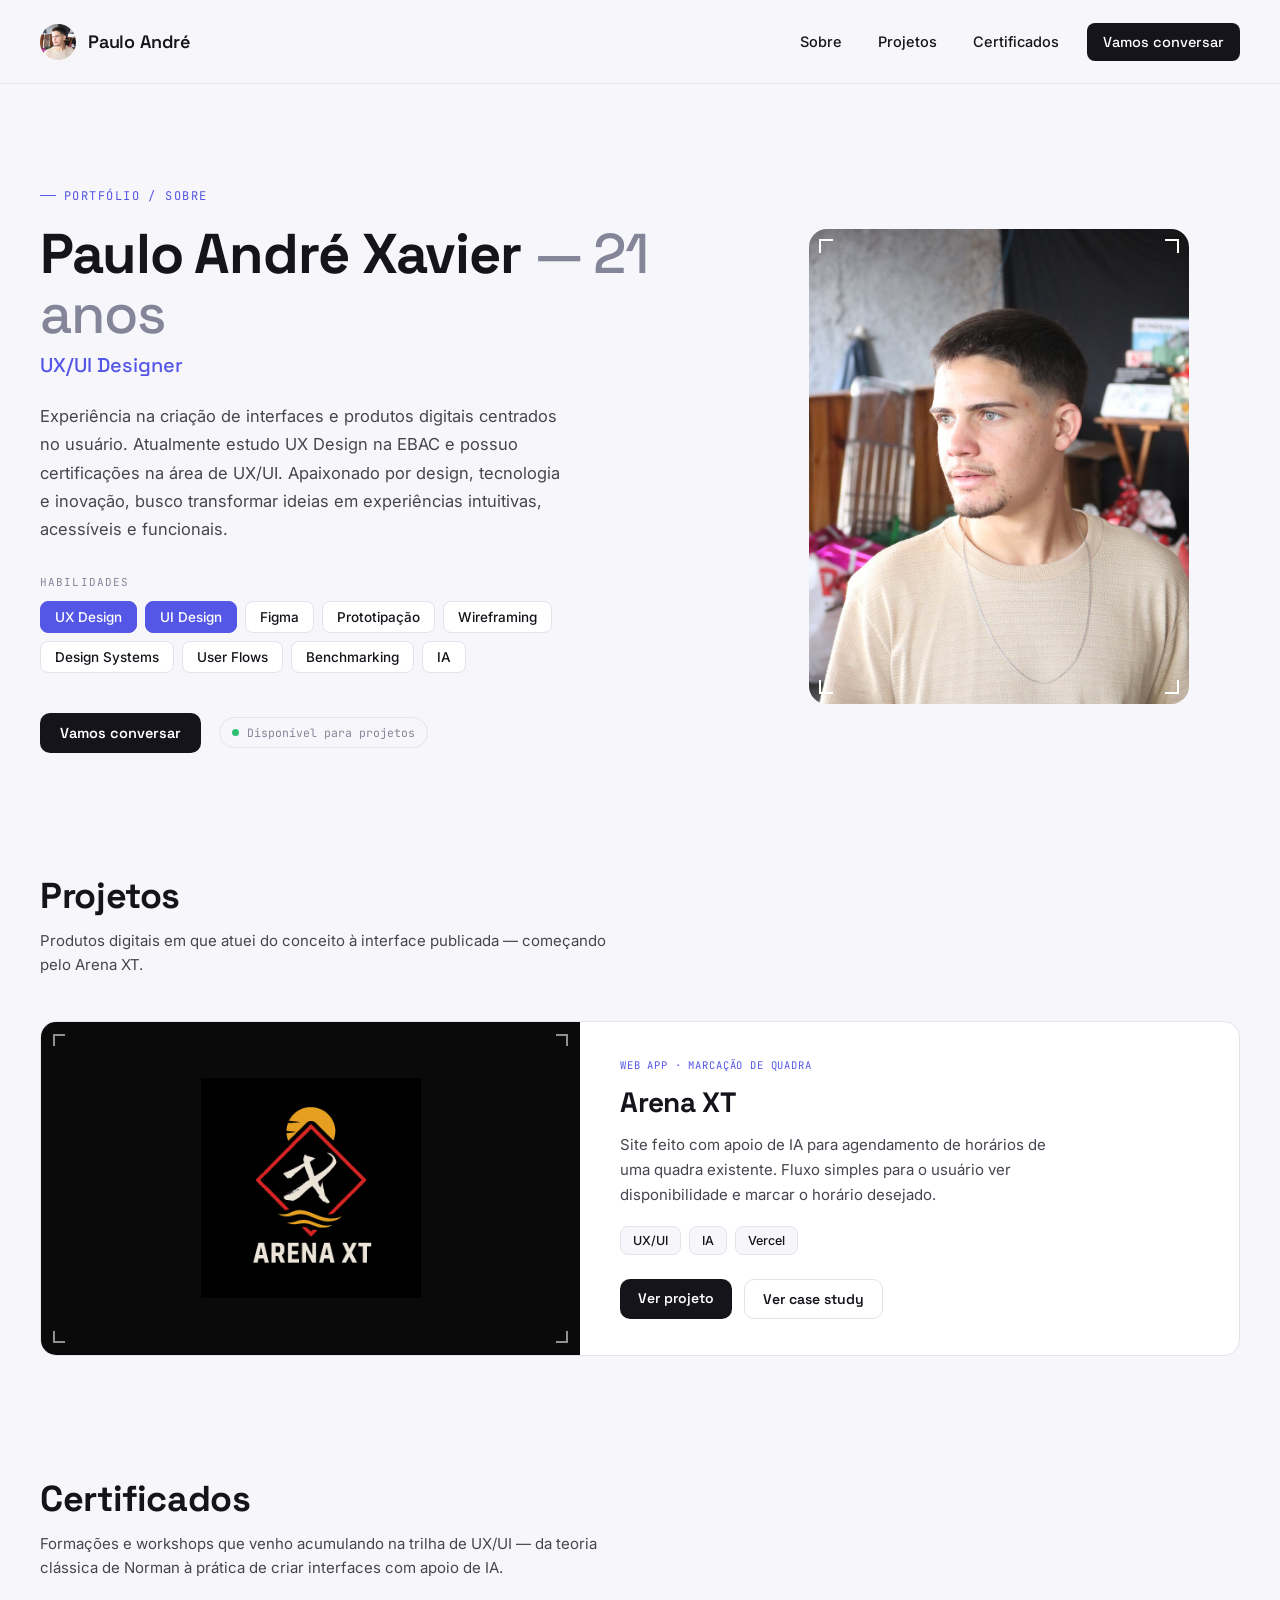
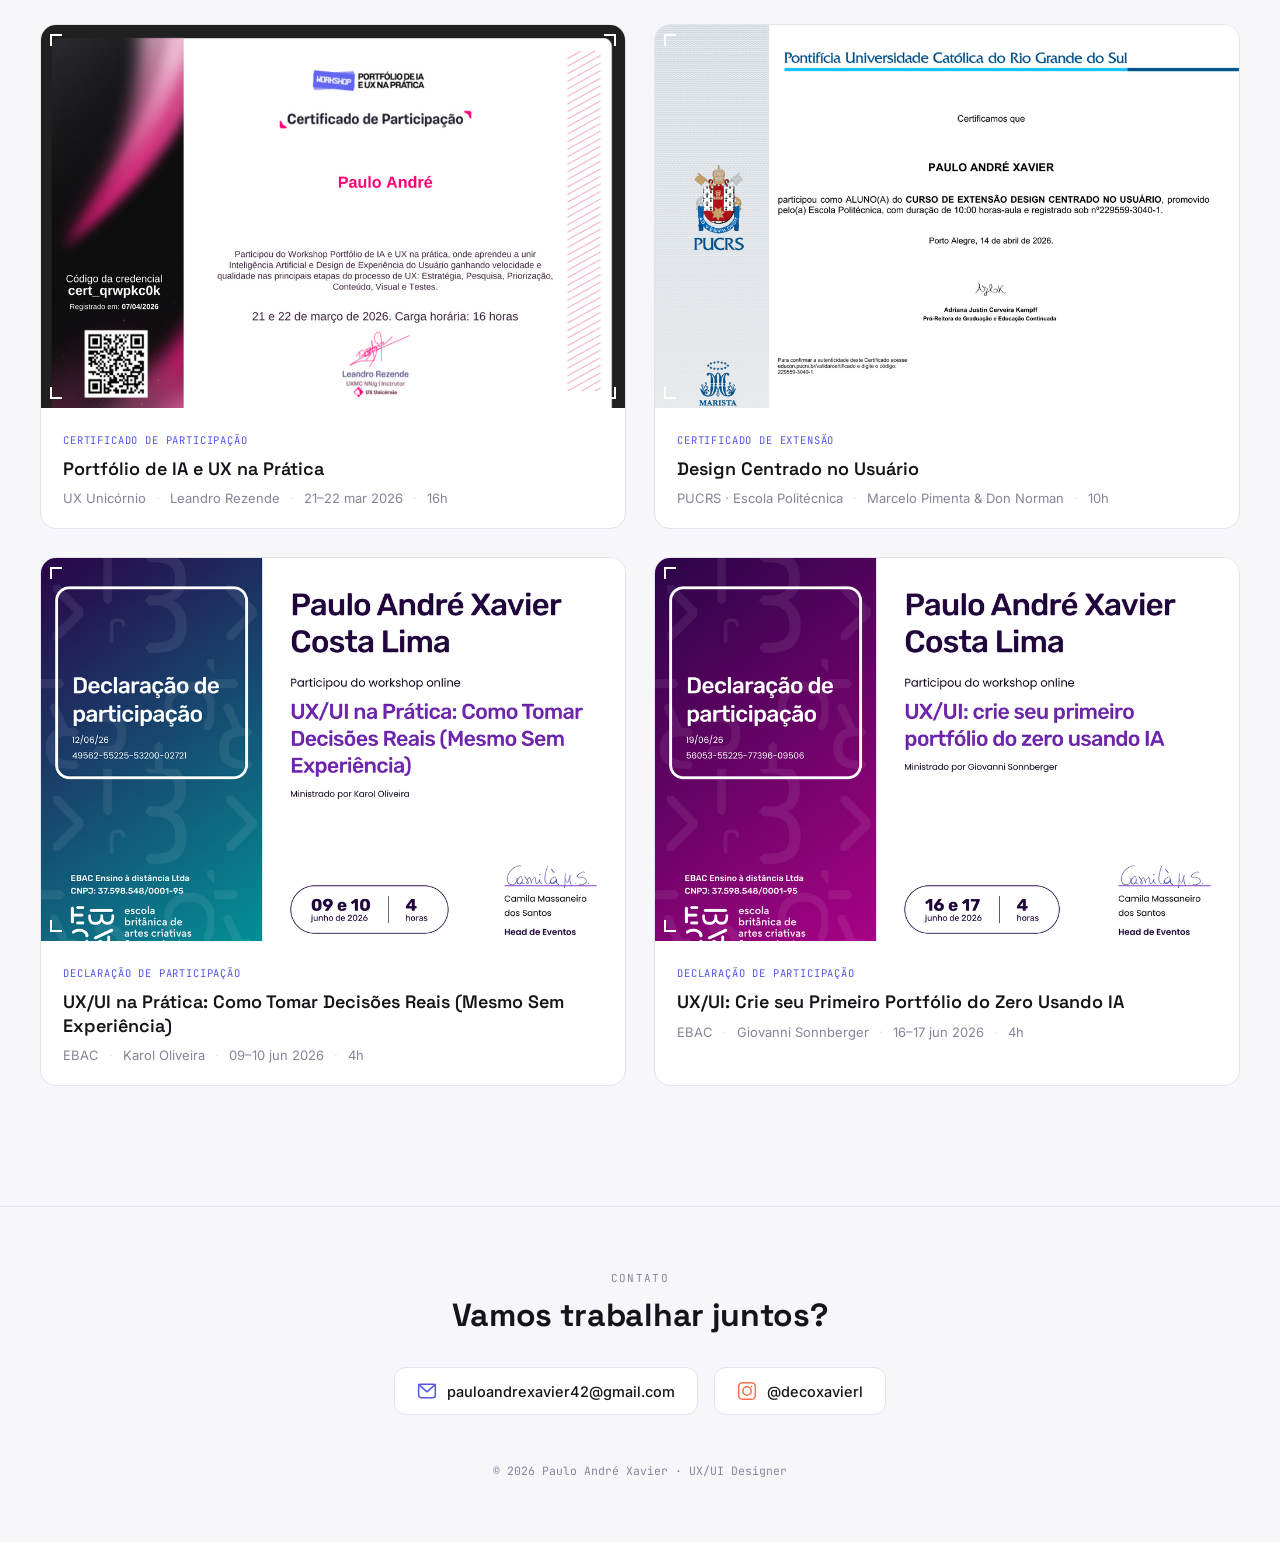
==== index.html @ 7a1d25a6 "fix: corrigir cor do texto do botao Vamos conversar no header Co-authored-by: Cursor <cursoragent@cu" ====
<!DOCTYPE html>
<html lang="pt-BR">
<head>
<meta charset="UTF-8">
<meta name="viewport" content="width=device-width, initial-scale=1.0">
<title>Paulo André — UX/UI Designer</title>
<link rel="preconnect" href="https://fonts.googleapis.com">
<link href="https://fonts.googleapis.com/css2?family=Space+Grotesk:wght@400;500;600;700&family=Inter:wght@400;500;600&family=JetBrains+Mono:wght@400;500&display=swap" rel="stylesheet">
<style>
  :root{
    --bg: #F7F7FB;
    --ink: #14141A;
    --indigo: #5457E5;
    --indigo-dim: #EDEDFC;
    --coral: #FF6B4A;
    --muted: #85859A;
    --line: #E3E3EC;
    --white: #FFFFFF;
    --header-h: 84px;
  }

  *{ margin:0; padding:0; box-sizing:border-box; }

  html{ scroll-behavior:smooth; }

  body{
    background: var(--bg);
    color: var(--ink);
    font-family: 'Inter', sans-serif;
  }

  a{ text-decoration:none; color:inherit; }

  /* ---------- HEADER ---------- */
  .site-header{
    position: sticky;
    top: 0;
    z-index: 100;
    width: 100%;
    height: var(--header-h);
    display:flex;
    align-items:center;
    background: rgba(247,247,251,0.7);
    backdrop-filter: blur(14px);
    -webkit-backdrop-filter: blur(14px);
    border-bottom: 1px solid var(--line);
    transition: box-shadow .3s ease, border-color .3s ease;
  }
  .site-header.scrolled{
    box-shadow: 0 8px 30px rgba(20,20,26,0.06);
  }

  .header-inner{
    width:100%;
    max-width: 1280px;
    margin: 0 auto;
    padding: 0 40px;
    display:flex;
    align-items:center;
    justify-content:space-between;
    gap: 24px;
  }

  /* ---- Logo (case-study style: avatar + name) ---- */
  .logo-link{
    display: flex;
    align-items: center;
    gap: 12px;
    flex-shrink: 0;
  }
  .logo-img{
    width: 36px;
    height: 36px;
    border-radius: 50%;
    object-fit: cover;
    display: block;
  }
  .logo-name{
    font-family:'Space Grotesk', sans-serif;
    font-size: 18px;
    font-weight: 600;
    letter-spacing: -0.01em;
  }

  /* corners still used in hero / cards */
  .frame-corner{
    position:absolute;
    width: 9px;
    height: 9px;
    border: 2px solid var(--indigo);
    opacity: 0;
    transform: scale(0.6);
    transition: opacity .25s ease, transform .25s ease;
  }
  .frame-corner.tl{ top:-1px; left:-1px; border-right:none; border-bottom:none; }
  .frame-corner.tr{ top:-1px; right:-1px; border-left:none; border-bottom:none; }
  .frame-corner.bl{ bottom:-1px; left:-1px; border-right:none; border-top:none; }
  .frame-corner.br{ bottom:-1px; right:-1px; border-left:none; border-top:none; }

  /* ---- Nav (right side, with CTA) ---- */
  .header-right{
    display: flex;
    align-items: center;
    gap: 8px;
  }
  .main-nav{
    display:flex;
    align-items:center;
    gap: 4px;
  }
  .main-nav a{
    position:relative;
    font-size: 14.5px;
    font-weight: 500;
    color: var(--ink);
    padding: 10px 16px;
    border-radius: 8px;
    transition: color .2s ease, background .2s ease;
  }
  .main-nav a:not(.cta-btn)::after{
    content:"";
    position:absolute;
    left: 16px;
    right: 16px;
    bottom: 6px;
    height: 2px;
    background: var(--indigo);
    transform: scaleX(0);
    transform-origin: left;
    transition: transform .25s ease;
  }
  .main-nav a:not(.cta-btn):hover{ color: var(--indigo); }
  .main-nav a:not(.cta-btn):hover::after{ transform: scaleX(1); }

  .status-pill{
    display:flex;
    align-items:center;
    gap: 8px;
    font-family:'JetBrains Mono', monospace;
    font-size: 11.5px;
    color: var(--muted);
    padding: 7px 12px;
    border: 1px solid var(--line);
    border-radius: 999px;
    white-space: nowrap;
  }
  .status-pill .dot{
    width: 7px;
    height: 7px;
    border-radius: 50%;
    background: #2FBF71;
    box-shadow: 0 0 0 0 rgba(47,191,113,0.5);
    animation: pulse 2s infinite;
  }
  @keyframes pulse{
    0%{ box-shadow: 0 0 0 0 rgba(47,191,113,0.45); }
    70%{ box-shadow: 0 0 0 6px rgba(47,191,113,0); }
    100%{ box-shadow: 0 0 0 0 rgba(47,191,113,0); }
  }

  .cta-btn{
    font-family:'Space Grotesk', sans-serif;
    font-weight: 600;
    font-size: 14.5px;
    color: var(--white);
    background: var(--ink);
    padding: 11px 20px;
    border-radius: 10px;
    white-space: nowrap;
    transition: background .2s ease, transform .2s ease;
  }
  .cta-btn:hover{
    background: var(--indigo);
    transform: translateY(-1px);
    color: var(--white);
  }
  .main-nav .cta-btn{
    margin-left: 8px;
    color: var(--white);
  }
  .main-nav .cta-btn:hover{
    color: var(--white);
  }
  .mobile-nav .cta-btn{
    margin-top: 24px;
    text-align: center;
    color: var(--white);
  }

  .menu-toggle{
    display:none;
    flex-direction:column;
    justify-content:center;
    gap: 5px;
    width: 40px;
    height: 40px;
    background:none;
    border:none;
    cursor:pointer;
  }
  .menu-toggle span{
    width: 100%;
    height: 2px;
    background: var(--ink);
    transition: transform .25s ease, opacity .25s ease;
  }
  .menu-toggle.open span:nth-child(1){ transform: translateY(7px) rotate(45deg); }
  .menu-toggle.open span:nth-child(2){ opacity:0; }
  .menu-toggle.open span:nth-child(3){ transform: translateY(-7px) rotate(-45deg); }

  /* ---- Mobile nav overlay ---- */
  .mobile-nav{
    position: fixed;
    inset: var(--header-h) 0 0 0;
    background: var(--bg);
    display:flex;
    flex-direction:column;
    padding: 32px 40px;
    gap: 4px;
    transform: translateY(-8px);
    opacity: 0;
    pointer-events: none;
    transition: opacity .25s ease, transform .25s ease;
    z-index: 90;
  }
  .mobile-nav.open{
    opacity: 1;
    transform: translateY(0);
    pointer-events: auto;
  }
  .mobile-nav a:not(.cta-btn){
    font-family:'Space Grotesk', sans-serif;
    font-size: 28px;
    font-weight: 600;
    padding: 16px 0;
    border-bottom: 1px solid var(--line);
  }

  @media (max-width: 900px){
    .main-nav{ display:none; }
    .menu-toggle{ display:flex; }
  }
  @media (max-width: 640px){
    .header-inner{ padding: 0 20px; }
    .logo-name{ font-size: 16px; }
  }

  /* ---------- HERO ---------- */
  .hero{
    max-width: 1280px;
    margin: 0 auto;
    padding: 96px 40px 120px;
  }
  .hero-inner{
    display:grid;
    grid-template-columns: 1.15fr 0.85fr;
    gap: 64px;
    align-items:center;
  }

  .eyebrow{
    display:inline-flex;
    align-items:center;
    gap: 8px;
    font-family:'JetBrains Mono', monospace;
    font-size: 12px;
    letter-spacing: 0.12em;
    text-transform: uppercase;
    color: var(--indigo);
    margin-bottom: 20px;
  }
  .eyebrow::before{
    content:"";
    width: 16px;
    height: 1px;
    background: var(--indigo);
  }

  .hero-content h1{
    font-family:'Space Grotesk', sans-serif;
    font-weight: 700;
    font-size: clamp(34px, 4.4vw, 56px);
    line-height: 1.08;
    letter-spacing: -0.02em;
    color: var(--ink);
    margin-bottom: 8px;
  }
  .hero-content h1 .age{
    font-weight: 500;
    color: var(--muted);
  }
  .hero-role{
    font-family:'Space Grotesk', sans-serif;
    font-size: clamp(16px, 1.6vw, 20px);
    color: var(--indigo);
    font-weight: 500;
    margin-bottom: 24px;
  }

  .hero-text{
    font-size: 16.5px;
    line-height: 1.7;
    color: #45454F;
    max-width: 52ch;
    margin-bottom: 32px;
  }

  .skills-block{
    margin-bottom: 40px;
  }
  .skills-label{
    font-family:'JetBrains Mono', monospace;
    font-size: 11px;
    letter-spacing: 0.1em;
    text-transform: uppercase;
    color: var(--muted);
    display:block;
    margin-bottom: 12px;
  }
  .skills-tags{
    display:flex;
    flex-wrap: wrap;
    gap: 8px;
  }
  .skill-tag{
    font-family:'Inter', sans-serif;
    font-size: 13.5px;
    font-weight: 500;
    color: var(--ink);
    background: var(--white);
    border: 1px solid var(--line);
    padding: 7px 14px;
    border-radius: 8px;
    transition: border-color .2s ease, color .2s ease, transform .2s ease;
  }
  .skill-tag:hover{
    border-color: var(--indigo);
    color: var(--indigo);
    transform: translateY(-2px);
  }
  .skill-tag.accent{
    background: var(--indigo);
    color: var(--white);
    border-color: var(--indigo);
  }

  .hero-actions{
    display:flex;
    align-items:center;
    gap: 18px;
    flex-wrap: wrap;
  }

  /* ---- Photo: framed like a selected image asset ---- */
  .hero-photo{
    position: relative;
    display:flex;
    justify-content:center;
  }
  .photo-frame{
    position: relative;
    width: 100%;
    max-width: 380px;
    aspect-ratio: 4 / 5;
    border-radius: 18px;
    overflow: hidden;
    background: var(--indigo-dim);
  }
  .photo-frame img{
    width: 100%;
    height: 100%;
    object-fit: cover;
    display:block;
    filter: saturate(1.03);
  }
  .photo-frame .frame-corner{
    opacity: 1;
    transform: scale(1);
    width: 14px;
    height: 14px;
    z-index: 2;
  }
  .photo-frame .frame-corner.tl{ top: 10px; left: 10px; }
  .photo-frame .frame-corner.tr{ top: 10px; right: 10px; }
  .photo-frame .frame-corner.bl{ bottom: 10px; left: 10px; }
  .photo-frame .frame-corner.br{ bottom: 10px; right: 10px; }
  .photo-frame .frame-corner{ border-color: var(--white); }

  .photo-tag{
    position:absolute;
    left: 10px;
    bottom: 10px;
    font-family:'JetBrains Mono', monospace;
    font-size: 10.5px;
    color: var(--white);
    background: rgba(20,20,26,0.55);
    backdrop-filter: blur(6px);
    padding: 5px 9px;
    border-radius: 6px;
    z-index: 3;
    letter-spacing: 0.02em;
  }
  .photo-status{
    position:absolute;
    top: 10px;
    right: 10px;
    display:flex;
    align-items:center;
    gap: 6px;
    font-family:'JetBrains Mono', monospace;
    font-size: 10px;
    color: var(--white);
    background: rgba(20,20,26,0.55);
    backdrop-filter: blur(6px);
    padding: 5px 9px;
    border-radius: 999px;
    z-index: 3;
  }
  .photo-status .dot{
    width: 6px; height:6px; border-radius:50%;
    background:#2FBF71;
  }

  @media (max-width: 900px){
    .hero-inner{
      grid-template-columns: 1fr;
      gap: 48px;
    }
    .hero-photo{ order: -1; }
    .photo-frame{ max-width: 280px; margin: 0 auto; }
  }
  @media (max-width: 640px){
    .hero{ padding: 56px 20px 80px; }
  }

  /* ---------- CERTIFICADOS ---------- */
  .certs{
    max-width: 1280px;
    margin: 0 auto;
    padding: 0 40px 120px;
  }
  .section-head{
    margin-bottom: 44px;
    max-width: 60ch;
  }
  .section-head h2{
    font-family:'Space Grotesk', sans-serif;
    font-weight: 700;
    font-size: clamp(26px, 3vw, 36px);
    letter-spacing: -0.01em;
    margin-bottom: 10px;
  }
  .section-head p{
    color: #45454F;
    font-size: 15px;
    line-height: 1.6;
  }

  .certs-grid{
    display:grid;
    grid-template-columns: repeat(2, 1fr);
    gap: 28px;
  }

  .cert-card{
    background: var(--white);
    border: 1px solid var(--line);
    border-radius: 16px;
    overflow: hidden;
    transition: border-color .2s ease, transform .2s ease, box-shadow .2s ease;
  }
  .cert-card:hover{
    border-color: var(--indigo);
    transform: translateY(-3px);
    box-shadow: 0 14px 34px rgba(20,20,26,0.07);
  }

  .cert-thumb{
    position: relative;
    background: var(--indigo-dim);
    aspect-ratio: 16 / 10.5;
    overflow: hidden;
  }
  .cert-thumb img{
    width: 100%;
    height: 100%;
    object-fit: cover;
    object-position: top;
    display:block;
    transition: transform .4s ease;
  }
  .cert-card:hover .cert-thumb img{
    transform: scale(1.035);
  }
  .cert-thumb .frame-corner{
    opacity: 1;
    transform: scale(1);
    width: 12px;
    height: 12px;
    border-color: var(--white);
    z-index: 2;
  }
  .cert-thumb .frame-corner.tl{ top: 9px; left: 9px; }
  .cert-thumb .frame-corner.tr{ top: 9px; right: 9px; }
  .cert-thumb .frame-corner.bl{ bottom: 9px; left: 9px; }
  .cert-thumb .frame-corner.br{ bottom: 9px; right: 9px; }

  .cert-filetag{
    position:absolute;
    left: 9px;
    bottom: 9px;
    font-family:'JetBrains Mono', monospace;
    font-size: 10px;
    color: var(--white);
    background: rgba(20,20,26,0.6);
    backdrop-filter: blur(6px);
    padding: 4px 8px;
    border-radius: 6px;
    z-index: 3;
  }

  .cert-body{
    padding: 20px 22px 22px;
  }
  .cert-tag{
    display:inline-block;
    font-family:'JetBrains Mono', monospace;
    font-size: 10.5px;
    letter-spacing: 0.08em;
    text-transform: uppercase;
    color: var(--indigo);
    margin-bottom: 10px;
  }
  .cert-body h3{
    font-family:'Space Grotesk', sans-serif;
    font-weight: 600;
    font-size: 18px;
    line-height: 1.3;
    margin-bottom: 10px;
  }
  .cert-meta{
    display:flex;
    flex-wrap: wrap;
    gap: 6px 10px;
    font-size: 13px;
    color: var(--muted);
  }
  .cert-meta span::after{
    content: "·";
    margin-left: 10px;
    color: var(--line);
  }
  .cert-meta span:last-child::after{
    content: "";
    margin: 0;
  }

  @media (max-width: 780px){
    .certs-grid{ grid-template-columns: 1fr; }
  }
  @media (max-width: 640px){
    .certs{ padding: 0 20px 80px; }
  }

  /* ---------- PROJETOS ---------- */
  .projects{
    max-width: 1280px;
    margin: 0 auto;
    padding: 0 40px 120px;
  }

  .projects-list{
    display: flex;
    flex-direction: column;
    gap: 28px;
  }

  .project-card{
    display: grid;
    grid-template-columns: 0.9fr 1.1fr;
    background: var(--white);
    border: 1px solid var(--line);
    border-radius: 16px;
    overflow: hidden;
    transition: border-color .2s ease, transform .2s ease, box-shadow .2s ease;
  }
  .project-card:hover{
    border-color: var(--indigo);
    transform: translateY(-3px);
    box-shadow: 0 14px 34px rgba(20,20,26,0.07);
  }

  .project-visual{
    position: relative;
    background: #0A0A0A;
    min-height: 280px;
    display: flex;
    align-items: center;
    justify-content: center;
    padding: 36px;
  }
  .project-visual .frame-corner{
    opacity: 1;
    transform: scale(1);
    width: 12px;
    height: 12px;
    border-color: rgba(255,255,255,0.55);
    z-index: 2;
  }
  .project-visual .frame-corner.tl{ top: 12px; left: 12px; }
  .project-visual .frame-corner.tr{ top: 12px; right: 12px; }
  .project-visual .frame-corner.bl{ bottom: 12px; left: 12px; }
  .project-visual .frame-corner.br{ bottom: 12px; right: 12px; }

  .project-logo{
    width: 100%;
    max-width: 220px;
    height: auto;
    display: block;
  }

  .project-body{
    padding: 36px 40px;
    display: flex;
    flex-direction: column;
    justify-content: center;
    gap: 14px;
  }
  .project-tag{
    display: inline-block;
    font-family: 'JetBrains Mono', monospace;
    font-size: 10.5px;
    letter-spacing: 0.08em;
    text-transform: uppercase;
    color: var(--indigo);
  }
  .project-body h3{
    font-family: 'Space Grotesk', sans-serif;
    font-weight: 700;
    font-size: clamp(22px, 2.5vw, 28px);
    letter-spacing: -0.01em;
    line-height: 1.2;
  }
  .project-desc{
    font-size: 15px;
    line-height: 1.65;
    color: #45454F;
    max-width: 48ch;
  }
  .project-techs{
    display: flex;
    flex-wrap: wrap;
    gap: 8px;
    margin-top: 4px;
  }
  .project-tech{
    font-size: 12.5px;
    font-weight: 500;
    color: var(--ink);
    background: var(--bg);
    border: 1px solid var(--line);
    padding: 6px 12px;
    border-radius: 8px;
  }
  .project-actions{
    display: flex;
    flex-wrap: wrap;
    gap: 12px;
    margin-top: 10px;
  }
  .project-actions .cta-btn{
    font-size: 14px;
    padding: 10px 18px;
  }
  .project-link-secondary{
    font-family: 'Space Grotesk', sans-serif;
    font-weight: 600;
    font-size: 14px;
    color: var(--ink);
    padding: 10px 18px;
    border: 1px solid var(--line);
    border-radius: 10px;
    background: var(--white);
    transition: border-color .2s ease, color .2s ease, transform .2s ease;
  }
  .project-link-secondary:hover{
    border-color: var(--indigo);
    color: var(--indigo);
    transform: translateY(-1px);
  }

  @media (max-width: 900px){
    .project-card{
      grid-template-columns: 1fr;
    }
    .project-visual{
      min-height: 240px;
    }
    .project-body{
      padding: 28px 24px 32px;
    }
  }
  @media (max-width: 640px){
    .projects{ padding: 0 20px 80px; }
  }
</style>
</head>
<body>

<header class="site-header" id="siteHeader">
  <div class="header-inner">
    <a href="#sobre" class="logo-link">
      <img src="assets/paulo-andre.png" alt="Paulo André" class="logo-img">
      <span class="logo-name">Paulo André</span>
    </a>

    <div class="header-right">
      <nav class="main-nav">
        <a href="#sobre">Sobre</a>
        <a href="#projetos">Projetos</a>
        <a href="#certificados">Certificados</a>
        <a href="#contato" class="cta-btn">Vamos conversar</a>
      </nav>
      <button class="menu-toggle" id="menuToggle" aria-label="Abrir menu" aria-expanded="false">
        <span></span><span></span><span></span>
      </button>
    </div>
  </div>
</header>

<nav class="mobile-nav" id="mobileNav">
  <a href="#sobre">Sobre</a>
  <a href="#projetos">Projetos</a>
  <a href="#certificados">Certificados</a>
  <a href="#contato" class="cta-btn">Vamos conversar</a>
</nav>

<section class="hero" id="sobre">
  <div class="hero-inner">
    <div class="hero-content">
      <span class="eyebrow">Portfólio / Sobre</span>
      <h1>Paulo André Xavier <span class="age">— 21 anos</span></h1>
      <p class="hero-role">UX/UI Designer</p>
      <p class="hero-text">
        Experiência na criação de interfaces e produtos digitais centrados no usuário.
        Atualmente estudo UX Design na EBAC e possuo certificações na área de UX/UI.
        Apaixonado por design, tecnologia e inovação, busco transformar ideias em
        experiências intuitivas, acessíveis e funcionais.
      </p>

      <div class="skills-block">
        <span class="skills-label">Habilidades</span>
        <div class="skills-tags">
          <span class="skill-tag accent">UX Design</span>
          <span class="skill-tag accent">UI Design</span>
          <span class="skill-tag">Figma</span>
          <span class="skill-tag">Prototipação</span>
          <span class="skill-tag">Wireframing</span>
          <span class="skill-tag">Design Systems</span>
          <span class="skill-tag">User Flows</span>
          <span class="skill-tag">Benchmarking</span>
          <span class="skill-tag">IA</span>
        </div>
      </div>

      <div class="hero-actions">
        <a href="#contato" class="cta-btn">Vamos conversar</a>
        <span class="status-pill"><span class="dot"></span>Disponível para projetos</span>
      </div>
    </div>

    <div class="hero-photo">
      <div class="photo-frame">
        <span class="frame-corner tl"></span>
        <span class="frame-corner tr"></span>
        <span class="frame-corner bl"></span>
        <span class="frame-corner br"></span>
        <img src="assets/paulo-andre.png" alt="Foto de Paulo André Xavier">

      </div>
    </div>
  </div>
</section>

<section class="projects" id="projetos">
  <div class="section-head">
    <h2>Projetos</h2>
    <p>Produtos digitais em que atuei do conceito à interface publicada — começando pelo Arena XT.</p>
  </div>

  <div class="projects-list">
    <article class="project-card">
      <div class="project-visual">
        <span class="frame-corner tl"></span>
        <span class="frame-corner tr"></span>
        <span class="frame-corner bl"></span>
        <span class="frame-corner br"></span>
        <img src="assets/arena-xt-logo.png" alt="Logo Arena XT" class="project-logo">
      </div>
      <div class="project-body">
        <span class="project-tag">Web App · Marcação de Quadra</span>
        <h3>Arena XT</h3>
        <p class="project-desc">
          Site feito com apoio de IA para agendamento de horários de uma quadra existente.
          Fluxo simples para o usuário ver disponibilidade e marcar o horário desejado.
        </p>
        <div class="project-techs">
          <span class="project-tech">UX/UI</span>
          <span class="project-tech">IA</span>
          <span class="project-tech">Vercel</span>
        </div>
        <div class="project-actions">
          <a href="https://futev-lei.vercel.app/" target="_blank" rel="noopener noreferrer" class="cta-btn">Ver projeto</a>
          <a href="projects/arena-xt.html" class="project-link-secondary">Ver case study</a>
        </div>
      </div>
    </article>
  </div>
</section>

<section class="certs" id="certificados">
  <div class="section-head">
    <h2>Certificados</h2>
    <p>Formações e workshops que venho acumulando na trilha de UX/UI — da teoria clássica de Norman à prática de criar interfaces com apoio de IA.</p>
  </div>

  <div class="certs-grid">
    <article class="cert-card">
      <div class="cert-thumb">
        <span class="frame-corner tl"></span>
        <span class="frame-corner tr"></span>
        <span class="frame-corner bl"></span>
        <span class="frame-corner br"></span>
        <img src="assets/certs/cert-uxui-portfolio-ia.png" alt="Certificado do Workshop Portfólio de IA e UX na Prática">

      </div>
      <div class="cert-body">
        <span class="cert-tag">Certificado de Participação</span>
        <h3>Portfólio de IA e UX na Prática</h3>
        <div class="cert-meta">
          <span>UX Unicórnio</span>
          <span>Leandro Rezende</span>
          <span>21–22 mar 2026</span>
          <span>16h</span>
        </div>
      </div>
    </article>

    <article class="cert-card">
      <div class="cert-thumb">
        <span class="frame-corner tl"></span>
        <span class="frame-corner tr"></span>
        <span class="frame-corner bl"></span>
        <span class="frame-corner br"></span>
        <img src="assets/certs/cert-design-centrado.png" alt="Certificado do curso Design Centrado no Usuário">

      </div>
      <div class="cert-body">
        <span class="cert-tag">Certificado de Extensão</span>
        <h3>Design Centrado no Usuário</h3>
        <div class="cert-meta">
          <span>PUCRS · Escola Politécnica</span>
          <span>Marcelo Pimenta &amp; Don Norman</span>
          <span>10h</span>
        </div>
      </div>
    </article>

    <article class="cert-card">
      <div class="cert-thumb">
        <span class="frame-corner tl"></span>
        <span class="frame-corner tr"></span>
        <span class="frame-corner bl"></span>
        <span class="frame-corner br"></span>
        <img src="assets/certs/cert-uxui-decisoes.png" alt="Certificado do workshop UX/UI na Prática: Como Tomar Decisões Reais">

      </div>
      <div class="cert-body">
        <span class="cert-tag">Declaração de Participação</span>
        <h3>UX/UI na Prática: Como Tomar Decisões Reais (Mesmo Sem Experiência)</h3>
        <div class="cert-meta">
          <span>EBAC</span>
          <span>Karol Oliveira</span>
          <span>09–10 jun 2026</span>
          <span>4h</span>
        </div>
      </div>
    </article>

    <article class="cert-card">
      <div class="cert-thumb">
        <span class="frame-corner tl"></span>
        <span class="frame-corner tr"></span>
        <span class="frame-corner bl"></span>
        <span class="frame-corner br"></span>
        <img src="assets/certs/cert-ia-ux.png" alt="Certificado do workshop UX/UI: Crie seu Primeiro Portfólio do Zero Usando IA">

      </div>
      <div class="cert-body">
        <span class="cert-tag">Declaração de Participação</span>
        <h3>UX/UI: Crie seu Primeiro Portfólio do Zero Usando IA</h3>
        <div class="cert-meta">
          <span>EBAC</span>
          <span>Giovanni Sonnberger</span>
          <span>16–17 jun 2026</span>
          <span>4h</span>
        </div>
      </div>
    </article>
  </div>
</section>

<script>
  const header = document.getElementById('siteHeader');
  const toggle = document.getElementById('menuToggle');
  const mobileNav = document.getElementById('mobileNav');

  window.addEventListener('scroll', () => {
    header.classList.toggle('scrolled', window.scrollY > 8);
  });

  toggle.addEventListener('click', () => {
    const isOpen = toggle.classList.toggle('open');
    mobileNav.classList.toggle('open', isOpen);
    toggle.setAttribute('aria-expanded', isOpen);
    document.body.style.overflow = isOpen ? 'hidden' : '';
  });

  mobileNav.querySelectorAll('a').forEach(link => {
    link.addEventListener('click', () => {
      toggle.classList.remove('open');
      mobileNav.classList.remove('open');
      document.body.style.overflow = '';
    });
  });
</script>


<footer id="contato" style="
  border-top: 1px solid var(--line);
  padding: 64px 40px;
  margin-top: 0;
">
  <div style="
    max-width: 1280px;
    margin: 0 auto;
    display: flex;
    flex-direction: column;
    align-items: center;
    gap: 32px;
    text-align: center;
  ">

    <div>
      <span style="
        font-family: 'JetBrains Mono', monospace;
        font-size: 11px;
        letter-spacing: 0.12em;
        text-transform: uppercase;
        color: var(--muted);
        display: block;
        margin-bottom: 10px;
      ">Contato</span>
      <p style="
        font-family: 'Space Grotesk', sans-serif;
        font-size: clamp(22px, 3vw, 32px);
        font-weight: 700;
        letter-spacing: -0.01em;
        color: var(--ink);
      ">Vamos trabalhar juntos?</p>
    </div>

    <div style="display: flex; align-items: center; gap: 16px; flex-wrap: wrap; justify-content: center;">

      <!-- Email -->
      <a href="mailto:pauloandrexavier42@gmail.com" title="Enviar e-mail" style="
        display: flex;
        align-items: center;
        gap: 10px;
        padding: 13px 22px;
        border: 1px solid var(--line);
        border-radius: 12px;
        background: var(--white);
        color: var(--ink);
        font-family: 'Inter', sans-serif;
        font-size: 14.5px;
        font-weight: 500;
        text-decoration: none;
        transition: border-color .2s ease, box-shadow .2s ease, transform .2s ease;
      " onmouseover="this.style.borderColor='var(--indigo)';this.style.boxShadow='0 8px 24px rgba(84,87,229,0.12)';this.style.transform='translateY(-2px)'"
         onmouseout="this.style.borderColor='var(--line)';this.style.boxShadow='none';this.style.transform='translateY(0)'">
        <svg width="20" height="20" viewBox="0 0 24 24" fill="none" stroke="var(--indigo)" stroke-width="1.8" stroke-linecap="round" stroke-linejoin="round">
          <rect x="2" y="4" width="20" height="16" rx="3"/>
          <polyline points="2,4 12,13 22,4"/>
        </svg>
        pauloandrexavier42@gmail.com
      </a>

      <!-- Instagram -->
      <a href="https://instagram.com/decoxavierl" target="_blank" rel="noopener noreferrer" title="Instagram" style="
        display: flex;
        align-items: center;
        gap: 10px;
        padding: 13px 22px;
        border: 1px solid var(--line);
        border-radius: 12px;
        background: var(--white);
        color: var(--ink);
        font-family: 'Inter', sans-serif;
        font-size: 14.5px;
        font-weight: 500;
        text-decoration: none;
        transition: border-color .2s ease, box-shadow .2s ease, transform .2s ease;
      " onmouseover="this.style.borderColor='var(--coral)';this.style.boxShadow='0 8px 24px rgba(255,107,74,0.12)';this.style.transform='translateY(-2px)'"
         onmouseout="this.style.borderColor='var(--line)';this.style.boxShadow='none';this.style.transform='translateY(0)'">
        <svg width="20" height="20" viewBox="0 0 24 24" fill="none" stroke="var(--coral)" stroke-width="1.8" stroke-linecap="round" stroke-linejoin="round">
          <rect x="2" y="2" width="20" height="20" rx="5"/>
          <circle cx="12" cy="12" r="5"/>
          <circle cx="17.5" cy="6.5" r="1" fill="var(--coral)" stroke="none"/>
        </svg>
        @decoxavierl
      </a>

    </div>

    <p style="
      font-family: 'JetBrains Mono', monospace;
      font-size: 11.5px;
      color: var(--muted);
      margin-top: 16px;
    ">© 2026 Paulo André Xavier · UX/UI Designer</p>

  </div>
</footer>


</html>
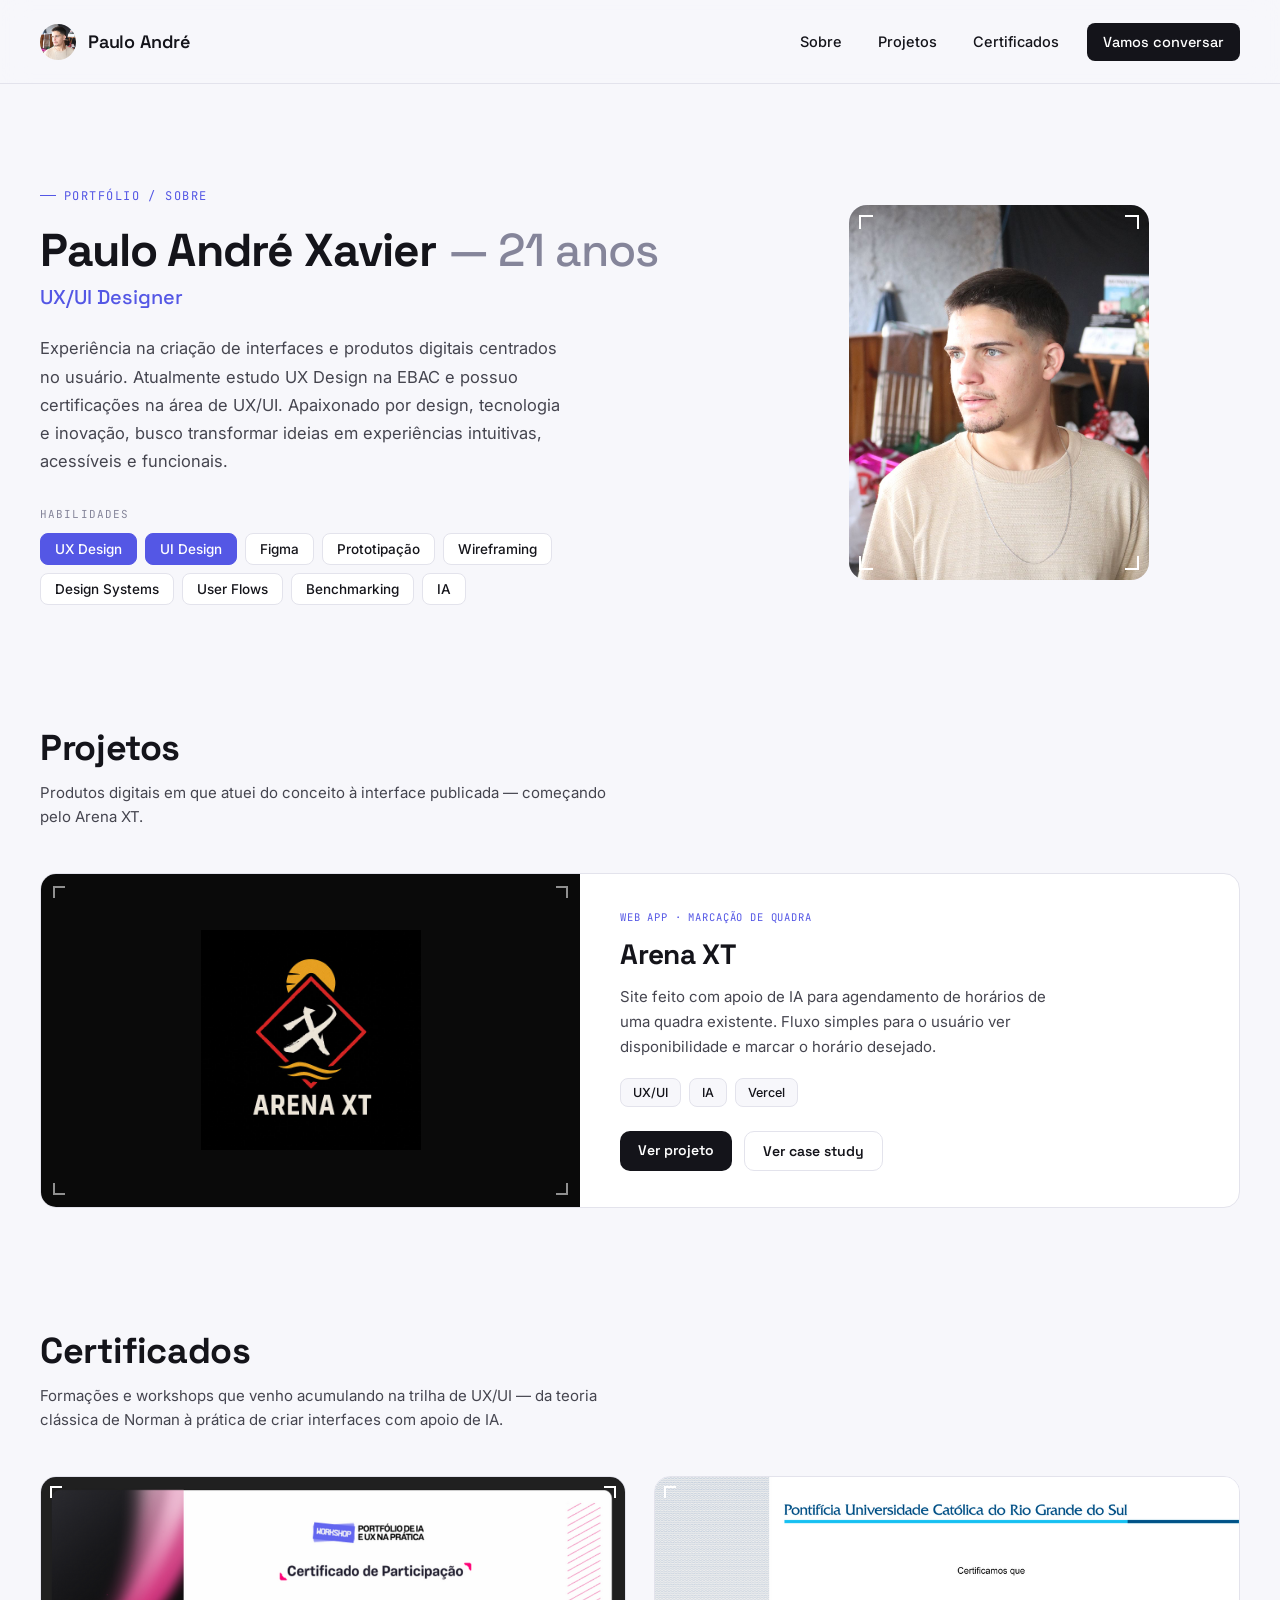
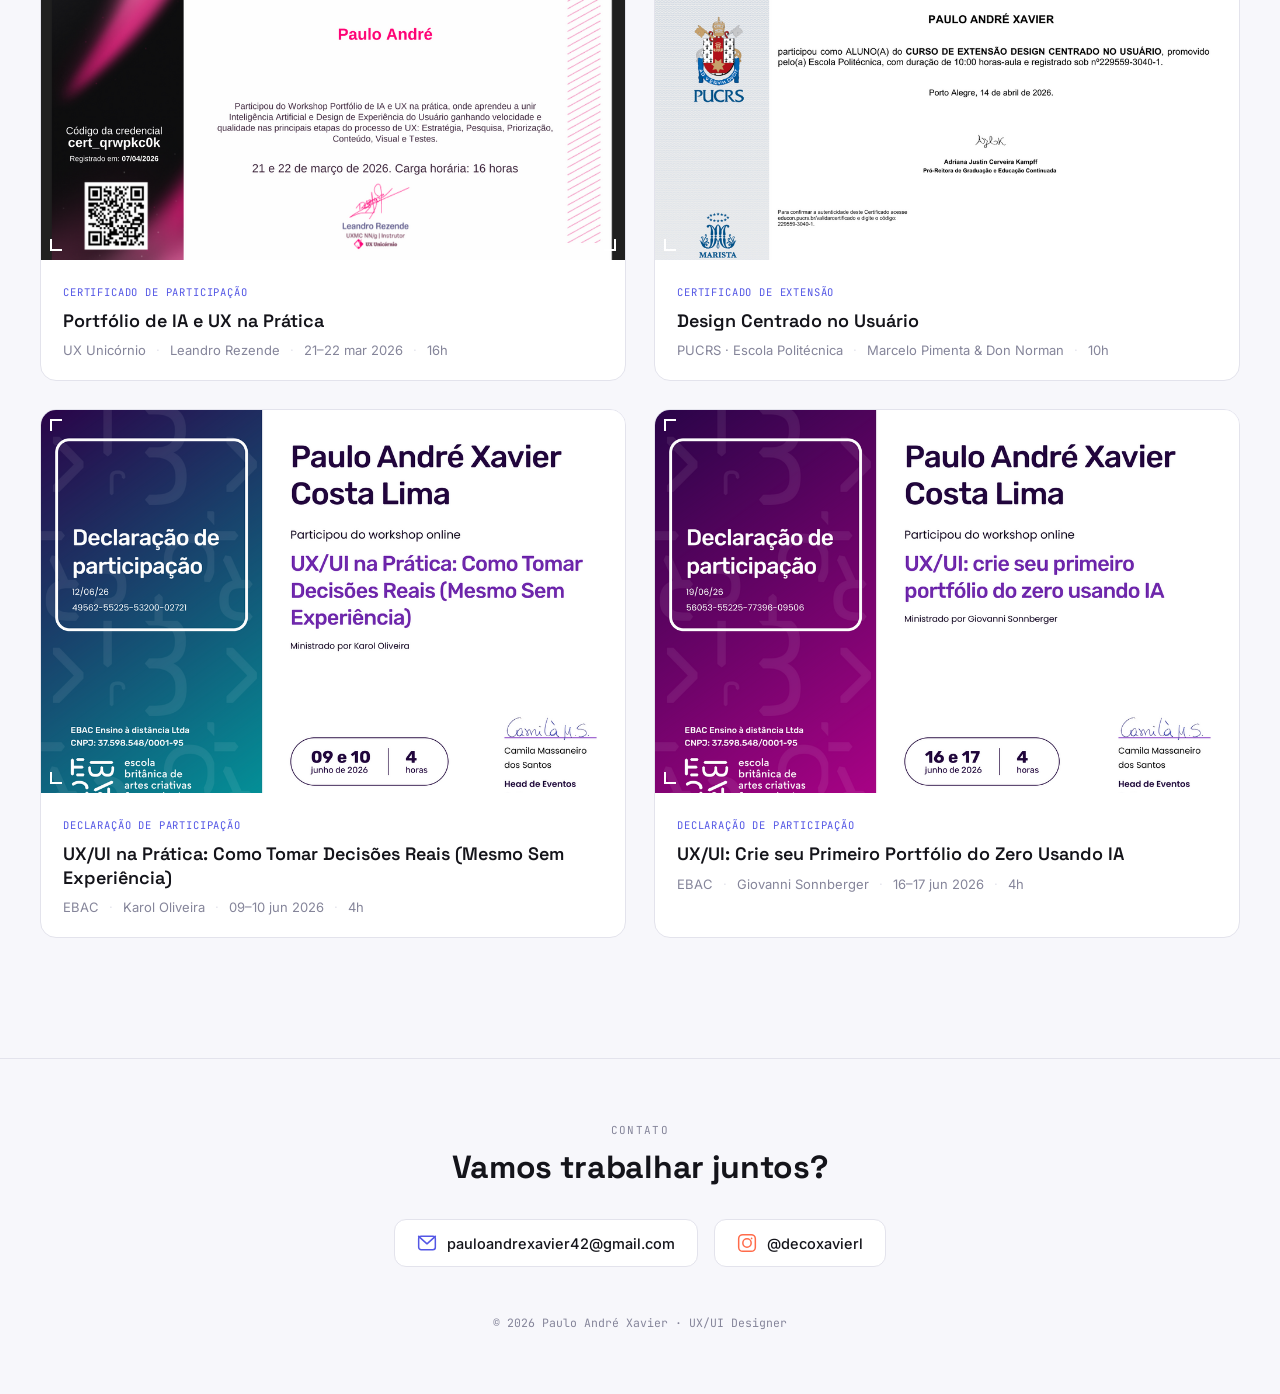
==== commit 4c3c78fc: "fix: ajustar hero — remover CTAs, nome na mesma linha e foto menor Co-authored-by: Cursor <cursorage" ====
--- a/index.html
+++ b/index.html
@@ -279,15 +279,17 @@
   .hero-content h1{
     font-family:'Space Grotesk', sans-serif;
     font-weight: 700;
-    font-size: clamp(34px, 4.4vw, 56px);
-    line-height: 1.08;
+    font-size: clamp(28px, 3.6vw, 48px);
+    line-height: 1.15;
     letter-spacing: -0.02em;
     color: var(--ink);
     margin-bottom: 8px;
+    white-space: nowrap;
   }
   .hero-content h1 .age{
     font-weight: 500;
     color: var(--muted);
+    white-space: nowrap;
   }
   .hero-role{
     font-family:'Space Grotesk', sans-serif;
@@ -306,7 +308,7 @@
   }
 
   .skills-block{
-    margin-bottom: 40px;
+    margin-bottom: 0;
   }
   .skills-label{
     font-family:'JetBrains Mono', monospace;
@@ -344,13 +346,6 @@
     border-color: var(--indigo);
   }
 
-  .hero-actions{
-    display:flex;
-    align-items:center;
-    gap: 18px;
-    flex-wrap: wrap;
-  }
-
   /* ---- Photo: framed like a selected image asset ---- */
   .hero-photo{
     position: relative;
@@ -360,7 +355,7 @@
   .photo-frame{
     position: relative;
     width: 100%;
-    max-width: 380px;
+    max-width: 300px;
     aspect-ratio: 4 / 5;
     border-radius: 18px;
     overflow: hidden;
@@ -427,10 +422,14 @@
       gap: 48px;
     }
     .hero-photo{ order: -1; }
-    .photo-frame{ max-width: 280px; margin: 0 auto; }
+    .photo-frame{ max-width: 220px; margin: 0 auto; }
   }
   @media (max-width: 640px){
     .hero{ padding: 56px 20px 80px; }
+    .hero-content h1{
+      white-space: normal;
+      font-size: clamp(26px, 7vw, 34px);
+    }
   }
 
   /* ---------- CERTIFICADOS ---------- */
@@ -761,11 +760,6 @@
           <span class="skill-tag">Benchmarking</span>
           <span class="skill-tag">IA</span>
         </div>
-      </div>
-
-      <div class="hero-actions">
-        <a href="#contato" class="cta-btn">Vamos conversar</a>
-        <span class="status-pill"><span class="dot"></span>Disponível para projetos</span>
       </div>
     </div>
 
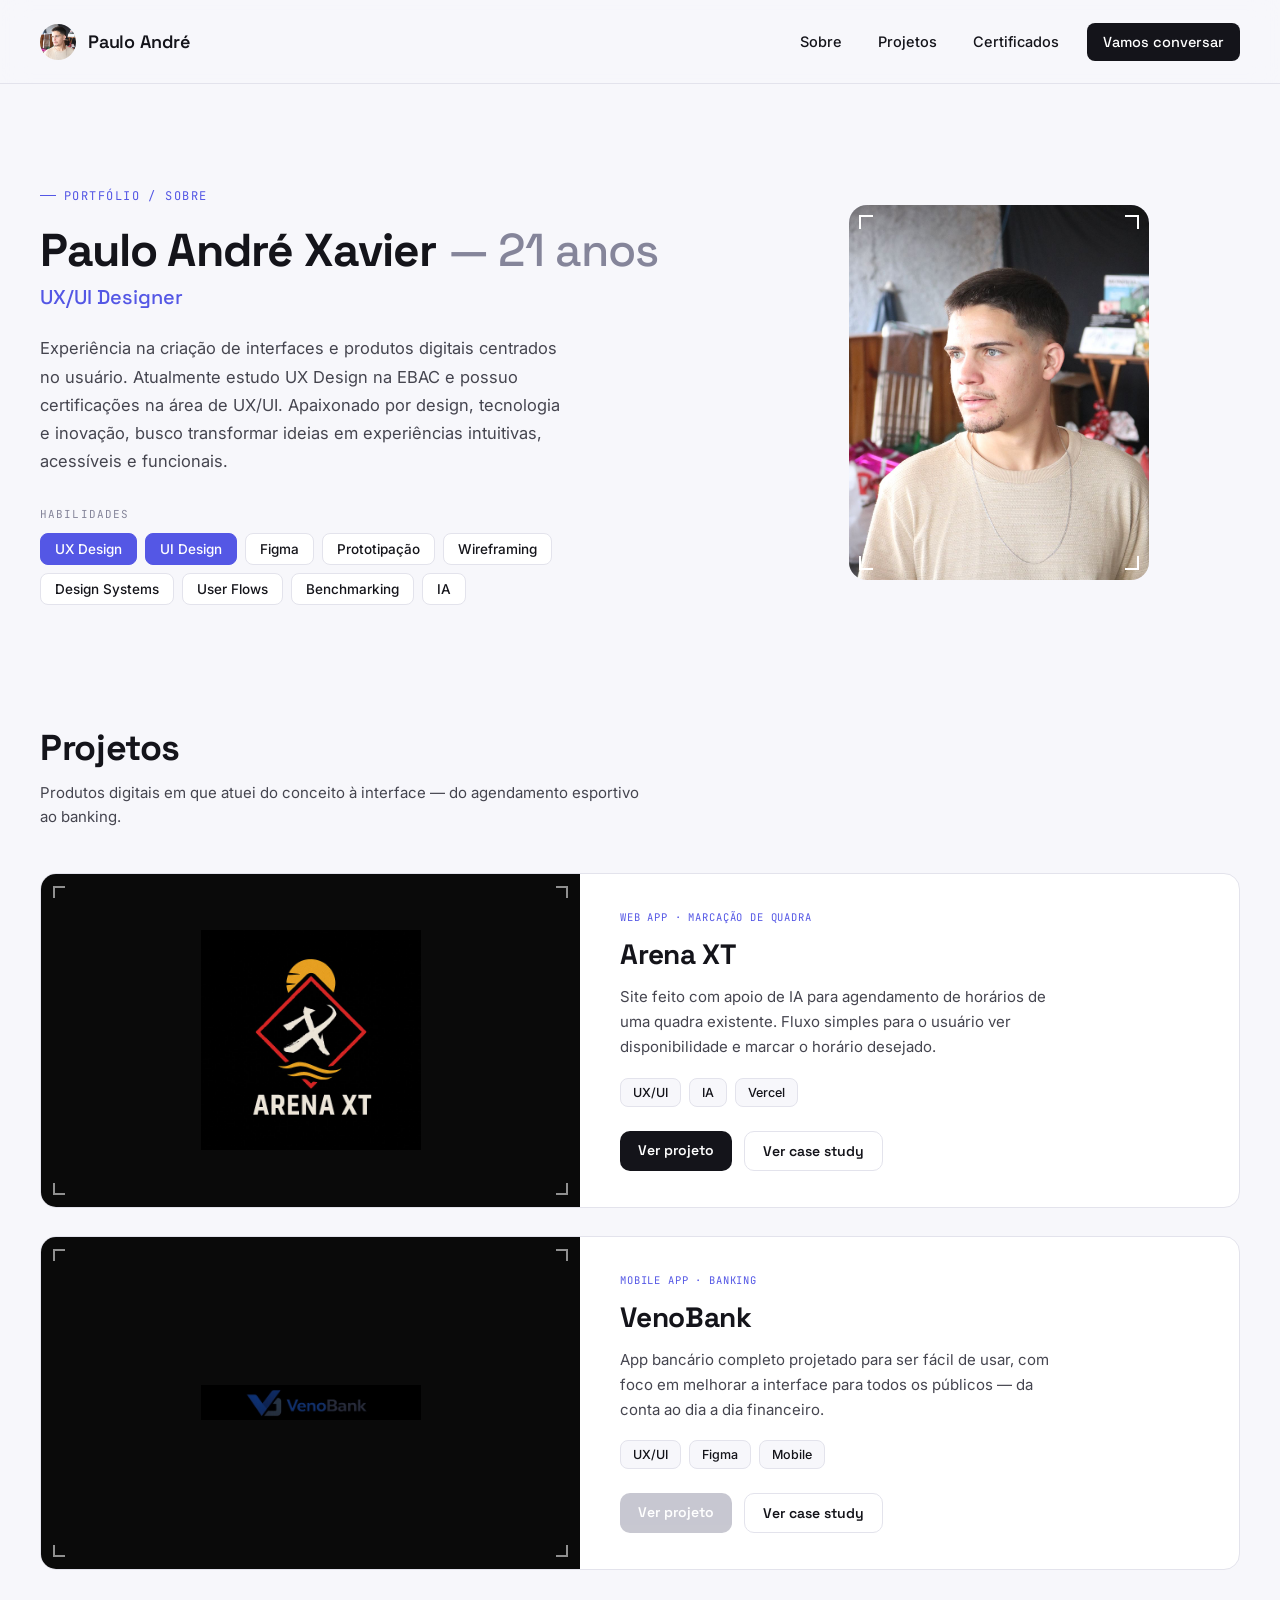
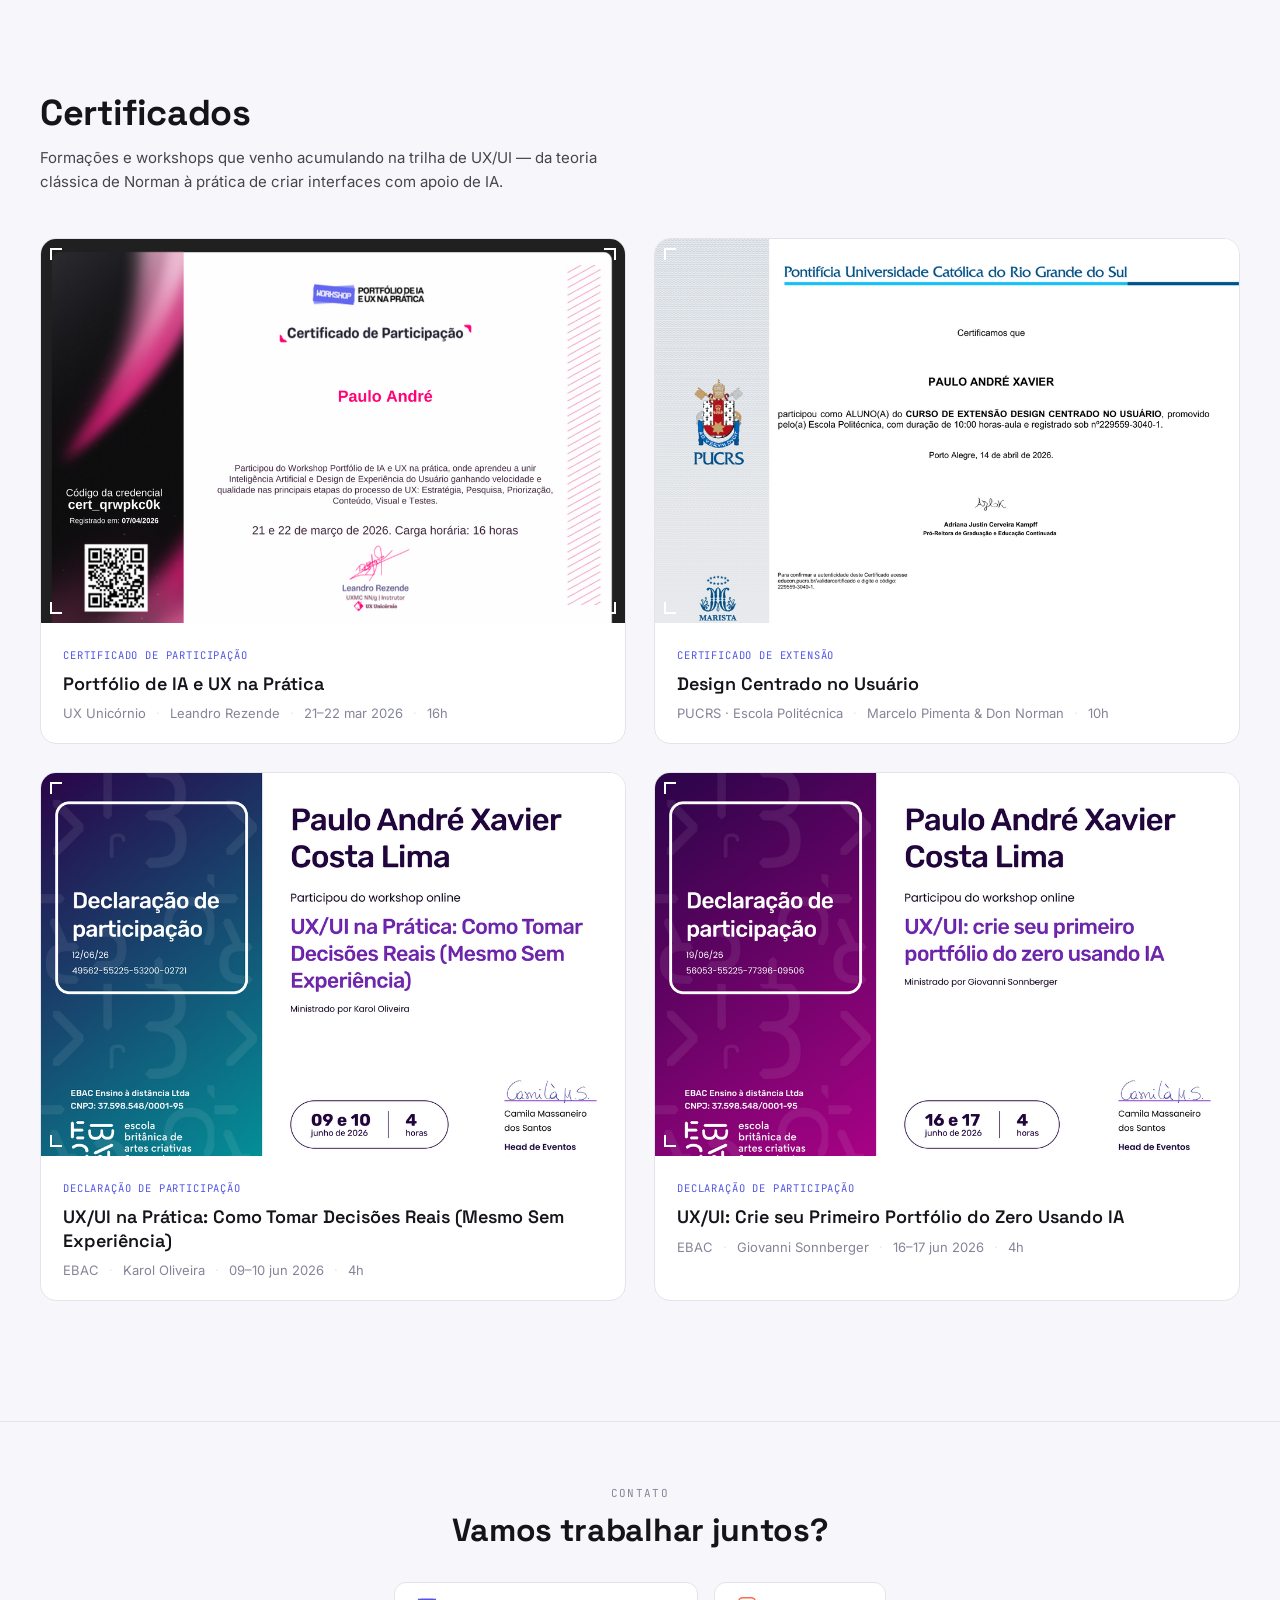
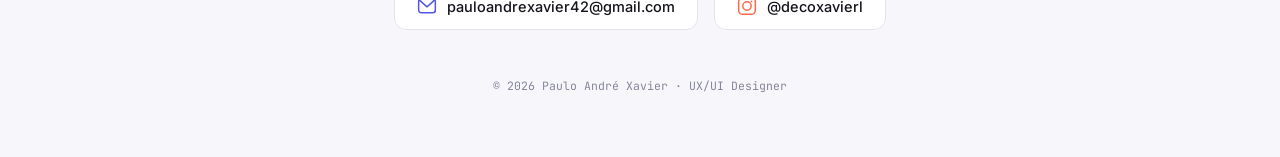
==== commit cc11d458: "feat: adicionar projeto VenoBank na home e case study Logo oficial, botao Ver projeto desativado ate" ====
--- a/index.html
+++ b/index.html
@@ -671,6 +671,16 @@
     font-size: 14px;
     padding: 10px 18px;
   }
+  .cta-btn--disabled{
+    opacity: 0.45;
+    cursor: not-allowed;
+    pointer-events: none;
+    background: var(--muted);
+  }
+  .cta-btn--disabled:hover{
+    background: var(--muted);
+    transform: none;
+  }
   .project-link-secondary{
     font-family: 'Space Grotesk', sans-serif;
     font-weight: 600;
@@ -779,7 +789,7 @@
 <section class="projects" id="projetos">
   <div class="section-head">
     <h2>Projetos</h2>
-    <p>Produtos digitais em que atuei do conceito à interface publicada — começando pelo Arena XT.</p>
+    <p>Produtos digitais em que atuei do conceito &agrave; interface &mdash; do agendamento esportivo ao banking.</p>
   </div>
 
   <div class="projects-list">
@@ -792,11 +802,11 @@
         <img src="assets/arena-xt-logo.png" alt="Logo Arena XT" class="project-logo">
       </div>
       <div class="project-body">
-        <span class="project-tag">Web App · Marcação de Quadra</span>
+        <span class="project-tag">Web App &middot; Marca&ccedil;&atilde;o de Quadra</span>
         <h3>Arena XT</h3>
         <p class="project-desc">
-          Site feito com apoio de IA para agendamento de horários de uma quadra existente.
-          Fluxo simples para o usuário ver disponibilidade e marcar o horário desejado.
+          Site feito com apoio de IA para agendamento de hor&aacute;rios de uma quadra existente.
+          Fluxo simples para o usu&aacute;rio ver disponibilidade e marcar o hor&aacute;rio desejado.
         </p>
         <div class="project-techs">
           <span class="project-tech">UX/UI</span>
@@ -806,6 +816,33 @@
         <div class="project-actions">
           <a href="https://futev-lei.vercel.app/" target="_blank" rel="noopener noreferrer" class="cta-btn">Ver projeto</a>
           <a href="projects/arena-xt.html" class="project-link-secondary">Ver case study</a>
+        </div>
+      </div>
+    </article>
+
+    <article class="project-card">
+      <div class="project-visual">
+        <span class="frame-corner tl"></span>
+        <span class="frame-corner tr"></span>
+        <span class="frame-corner bl"></span>
+        <span class="frame-corner br"></span>
+        <img src="assets/venobank-logo.png" alt="Logo VenoBank" class="project-logo">
+      </div>
+      <div class="project-body">
+        <span class="project-tag">Mobile App &middot; Banking</span>
+        <h3>VenoBank</h3>
+        <p class="project-desc">
+          App banc&aacute;rio completo projetado para ser f&aacute;cil de usar, com foco em melhorar a interface
+          para todos os p&uacute;blicos &mdash; da conta ao dia a dia financeiro.
+        </p>
+        <div class="project-techs">
+          <span class="project-tech">UX/UI</span>
+          <span class="project-tech">Figma</span>
+          <span class="project-tech">Mobile</span>
+        </div>
+        <div class="project-actions">
+          <span class="cta-btn cta-btn--disabled" aria-disabled="true" title="Em breve">Ver projeto</span>
+          <a href="projects/venobank.html" class="project-link-secondary">Ver case study</a>
         </div>
       </div>
     </article>
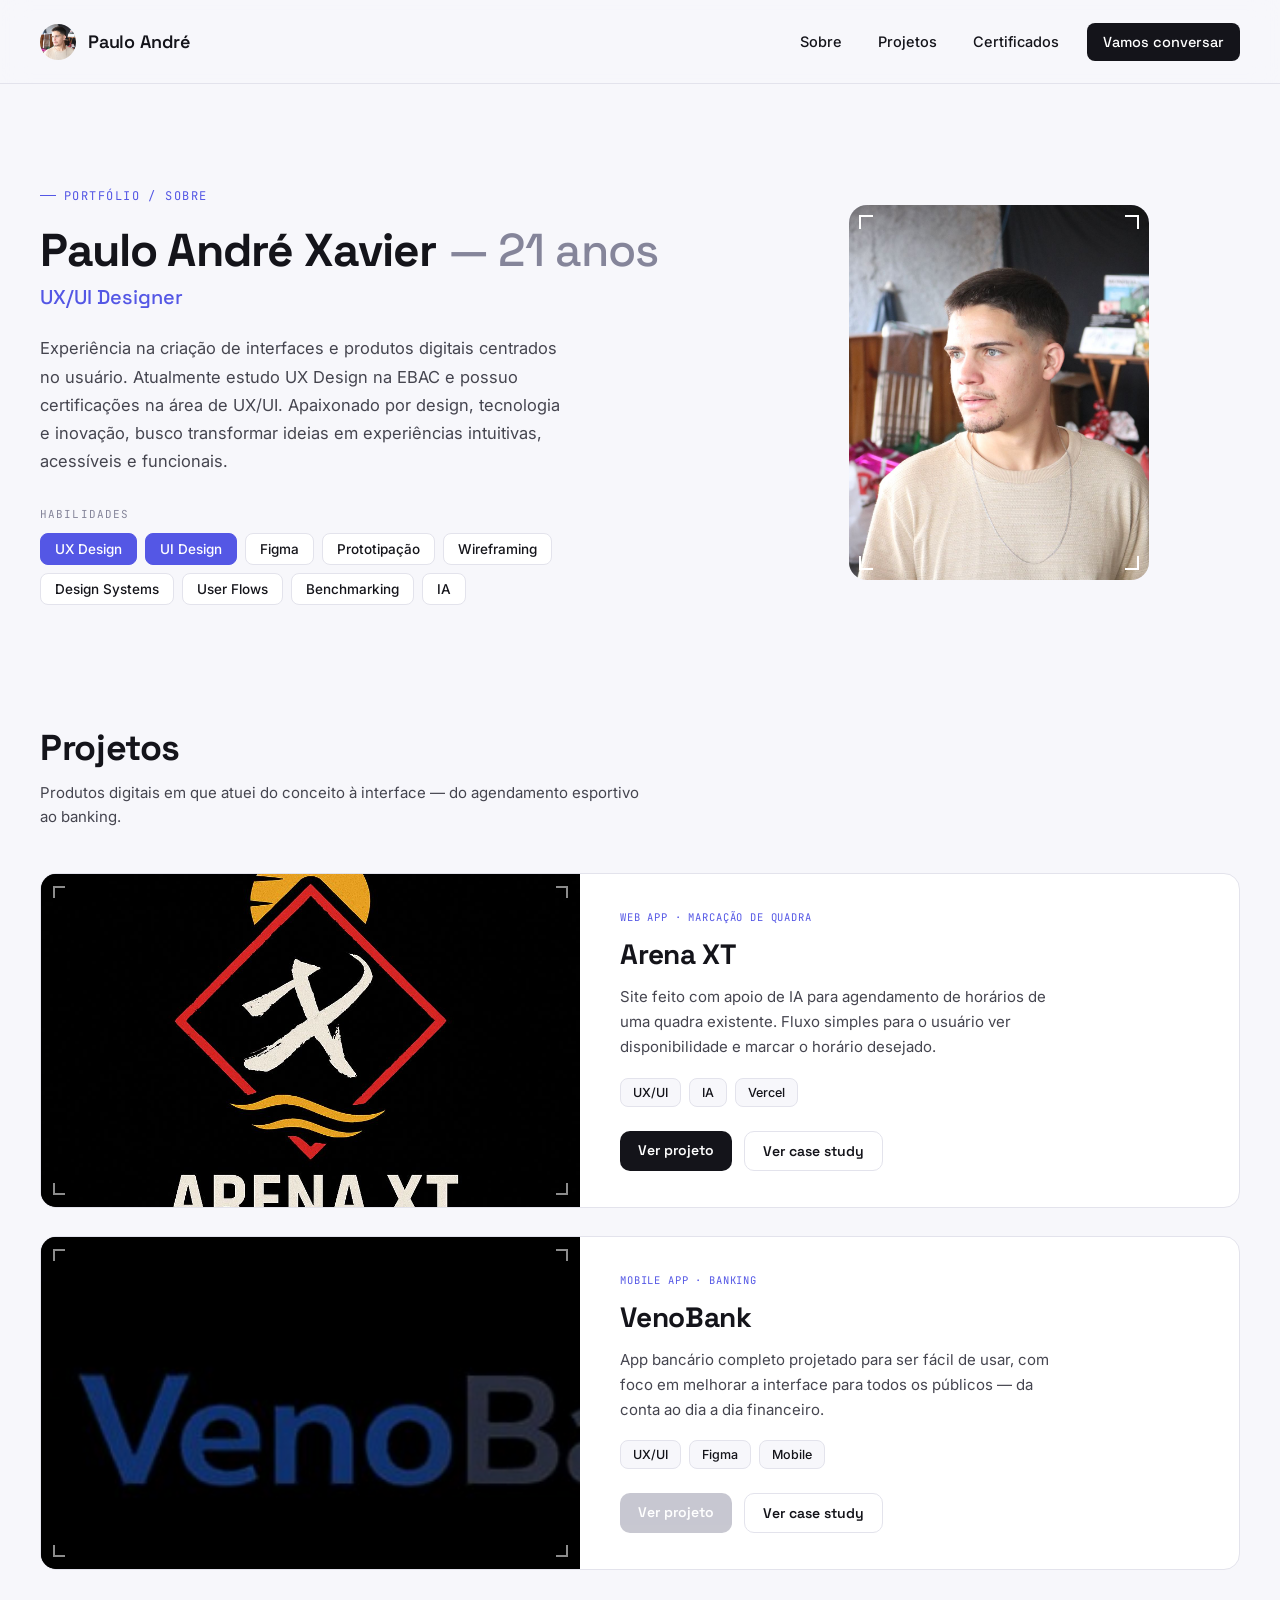
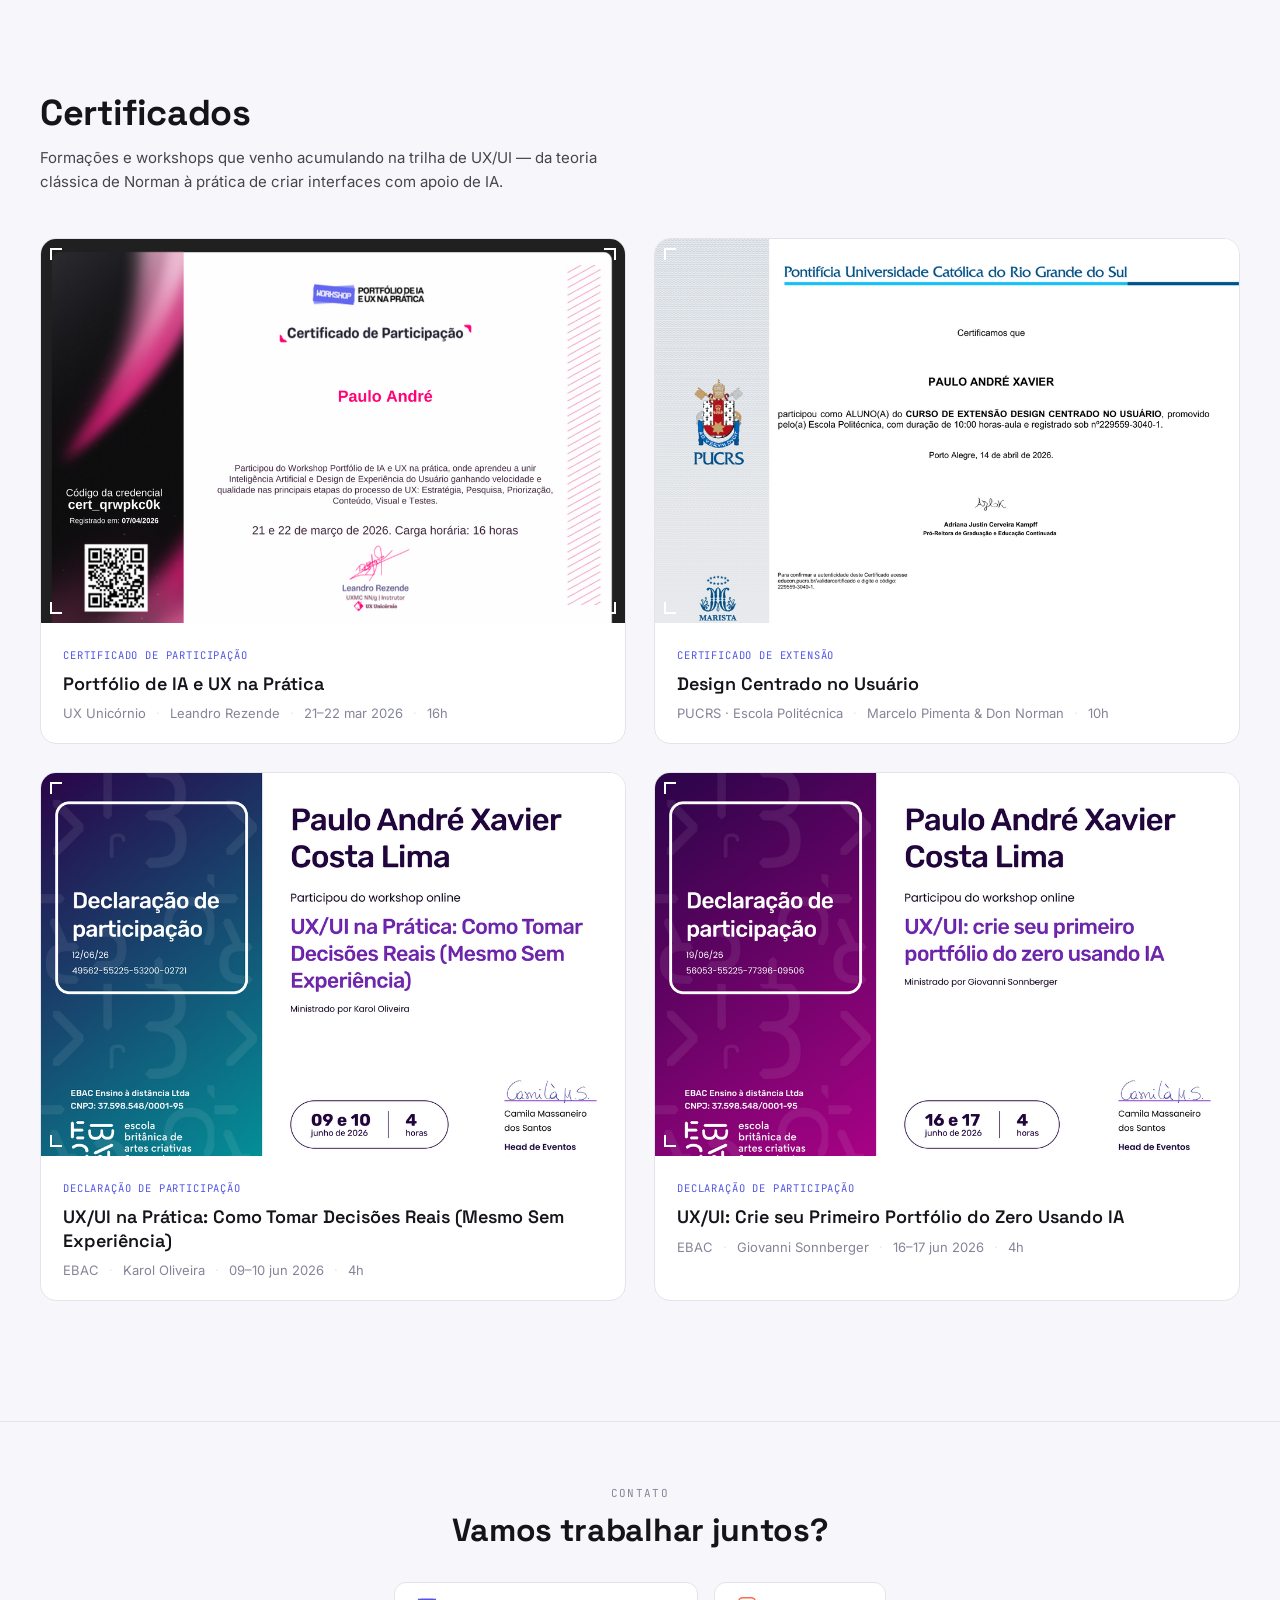
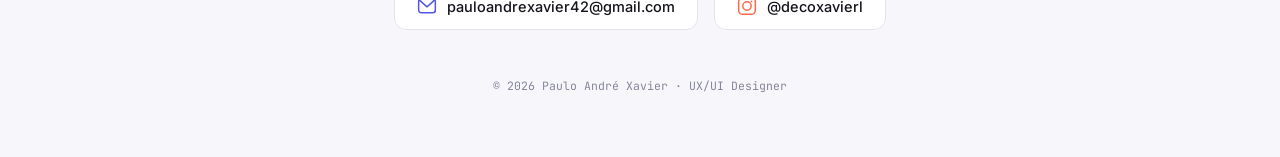
==== commit 126f7988: "fix: logos dos projetos preenchendo o card por completo Co-authored-by: Cursor <cursoragent@cursor.c" ====
--- a/index.html
+++ b/index.html
@@ -592,11 +592,10 @@
   .project-visual{
     position: relative;
     background: #0A0A0A;
-    min-height: 280px;
-    display: flex;
-    align-items: center;
-    justify-content: center;
-    padding: 36px;
+    min-height: 300px;
+    height: 100%;
+    padding: 0;
+    overflow: hidden;
   }
   .project-visual .frame-corner{
     opacity: 1;
@@ -612,9 +611,13 @@
   .project-visual .frame-corner.br{ bottom: 12px; right: 12px; }
 
   .project-logo{
+    position: absolute;
+    inset: 0;
     width: 100%;
-    max-width: 220px;
-    height: auto;
+    height: 100%;
+    max-width: none;
+    object-fit: cover;
+    object-position: center;
     display: block;
   }
 
@@ -704,6 +707,7 @@
     }
     .project-visual{
       min-height: 240px;
+      height: 240px;
     }
     .project-body{
       padding: 28px 24px 32px;
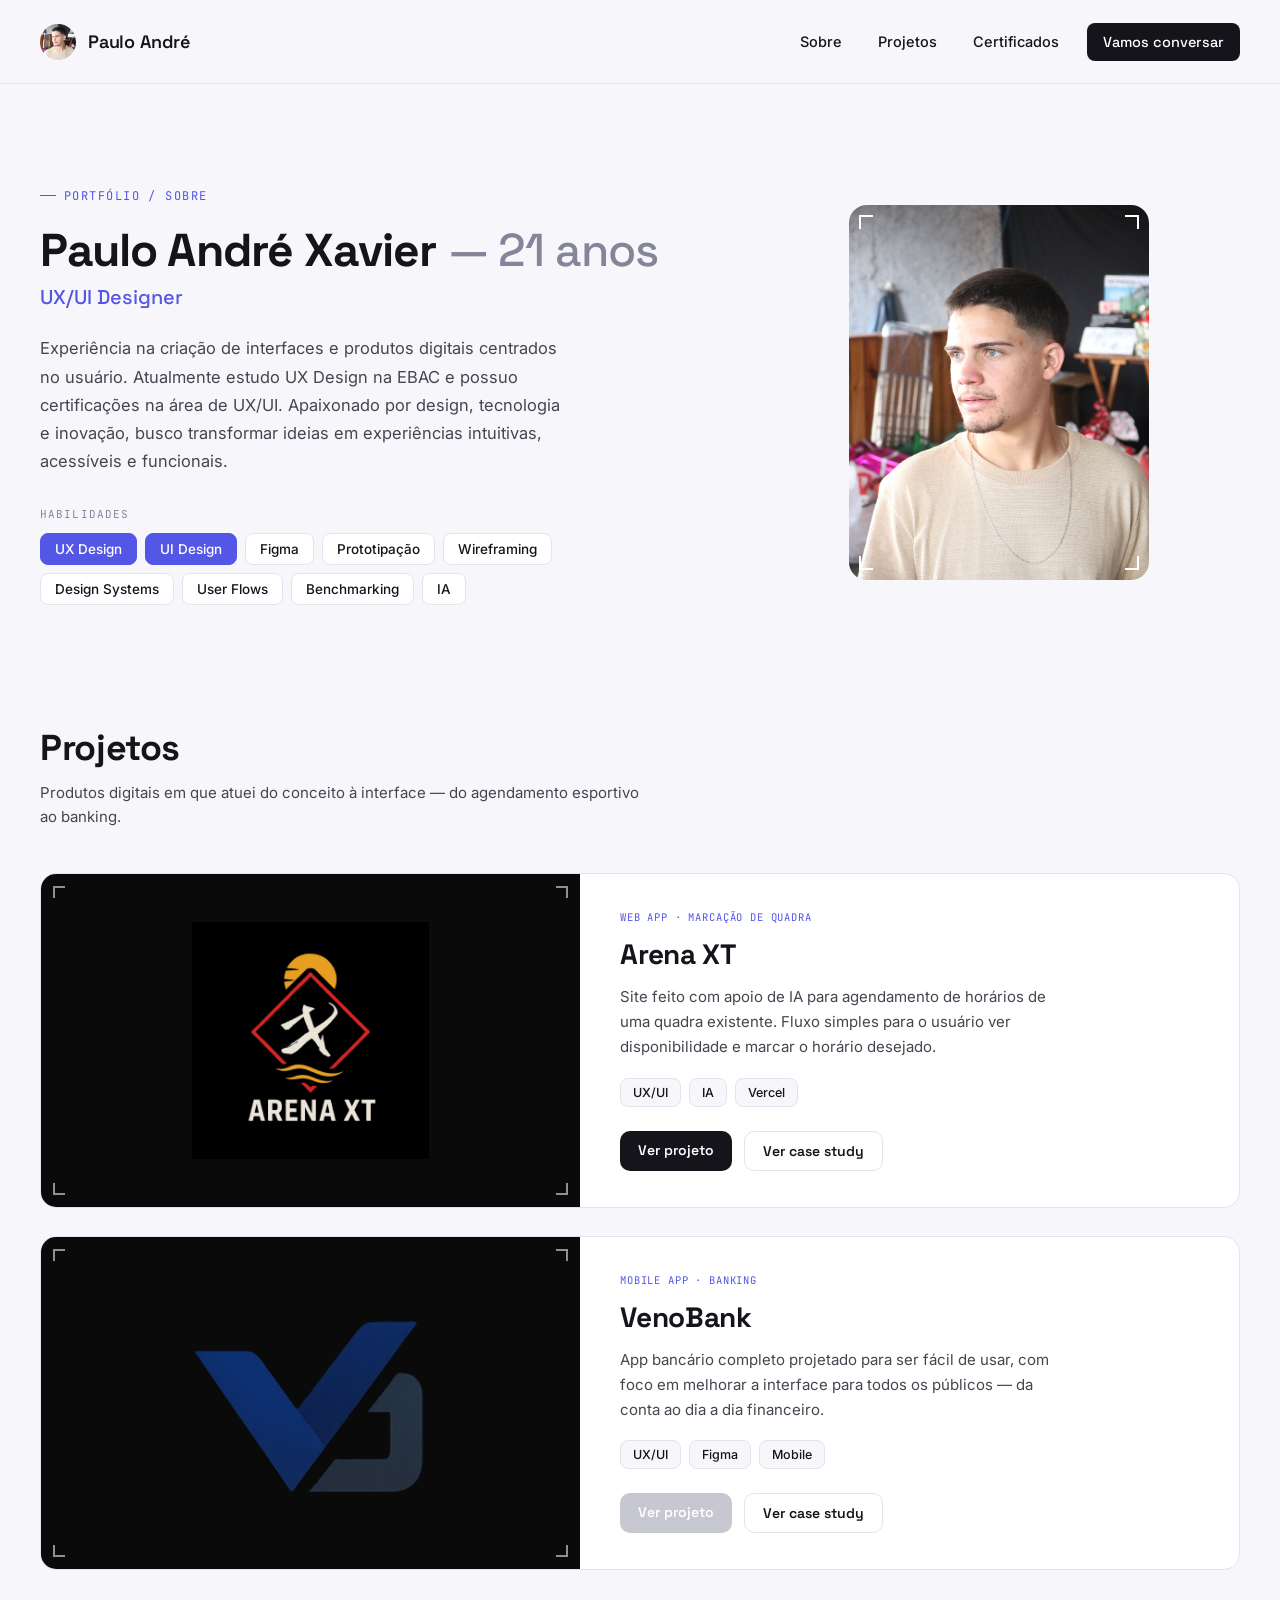
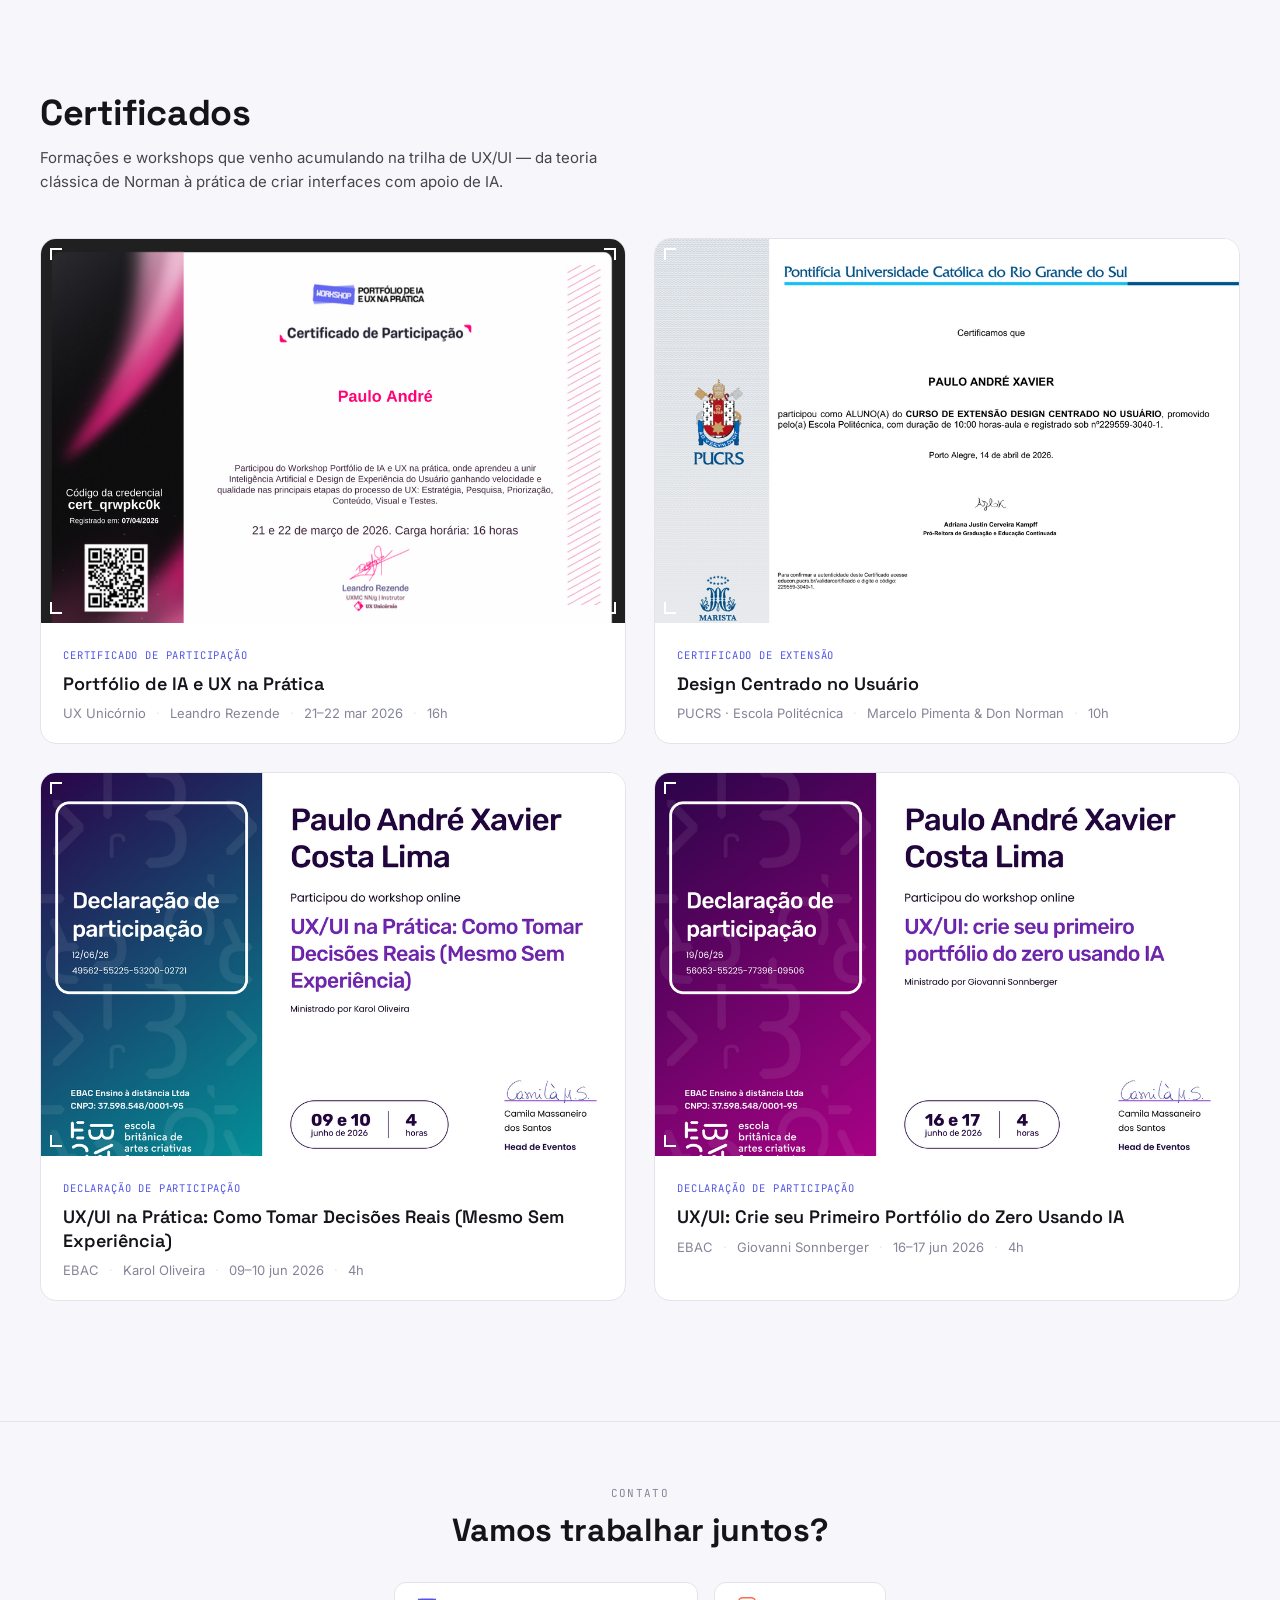
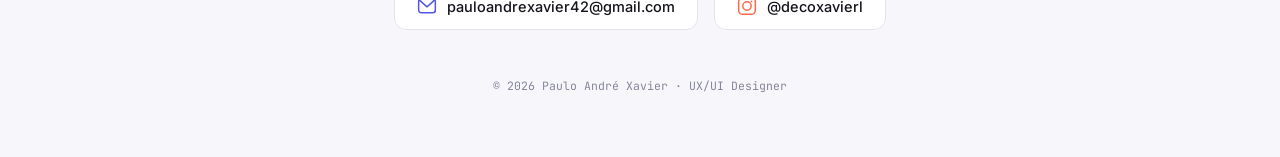
==== commit 93066209: "fix: trocar logos dos projetos e evitar corte no card Co-authored-by: Cursor <cursoragent@cursor.com" ====
--- a/index.html
+++ b/index.html
@@ -612,11 +612,10 @@
 
   .project-logo{
     position: absolute;
-    inset: 0;
-    width: 100%;
-    height: 100%;
-    max-width: none;
-    object-fit: cover;
+    inset: 48px;
+    width: calc(100% - 96px);
+    height: calc(100% - 96px);
+    object-fit: contain;
     object-position: center;
     display: block;
   }
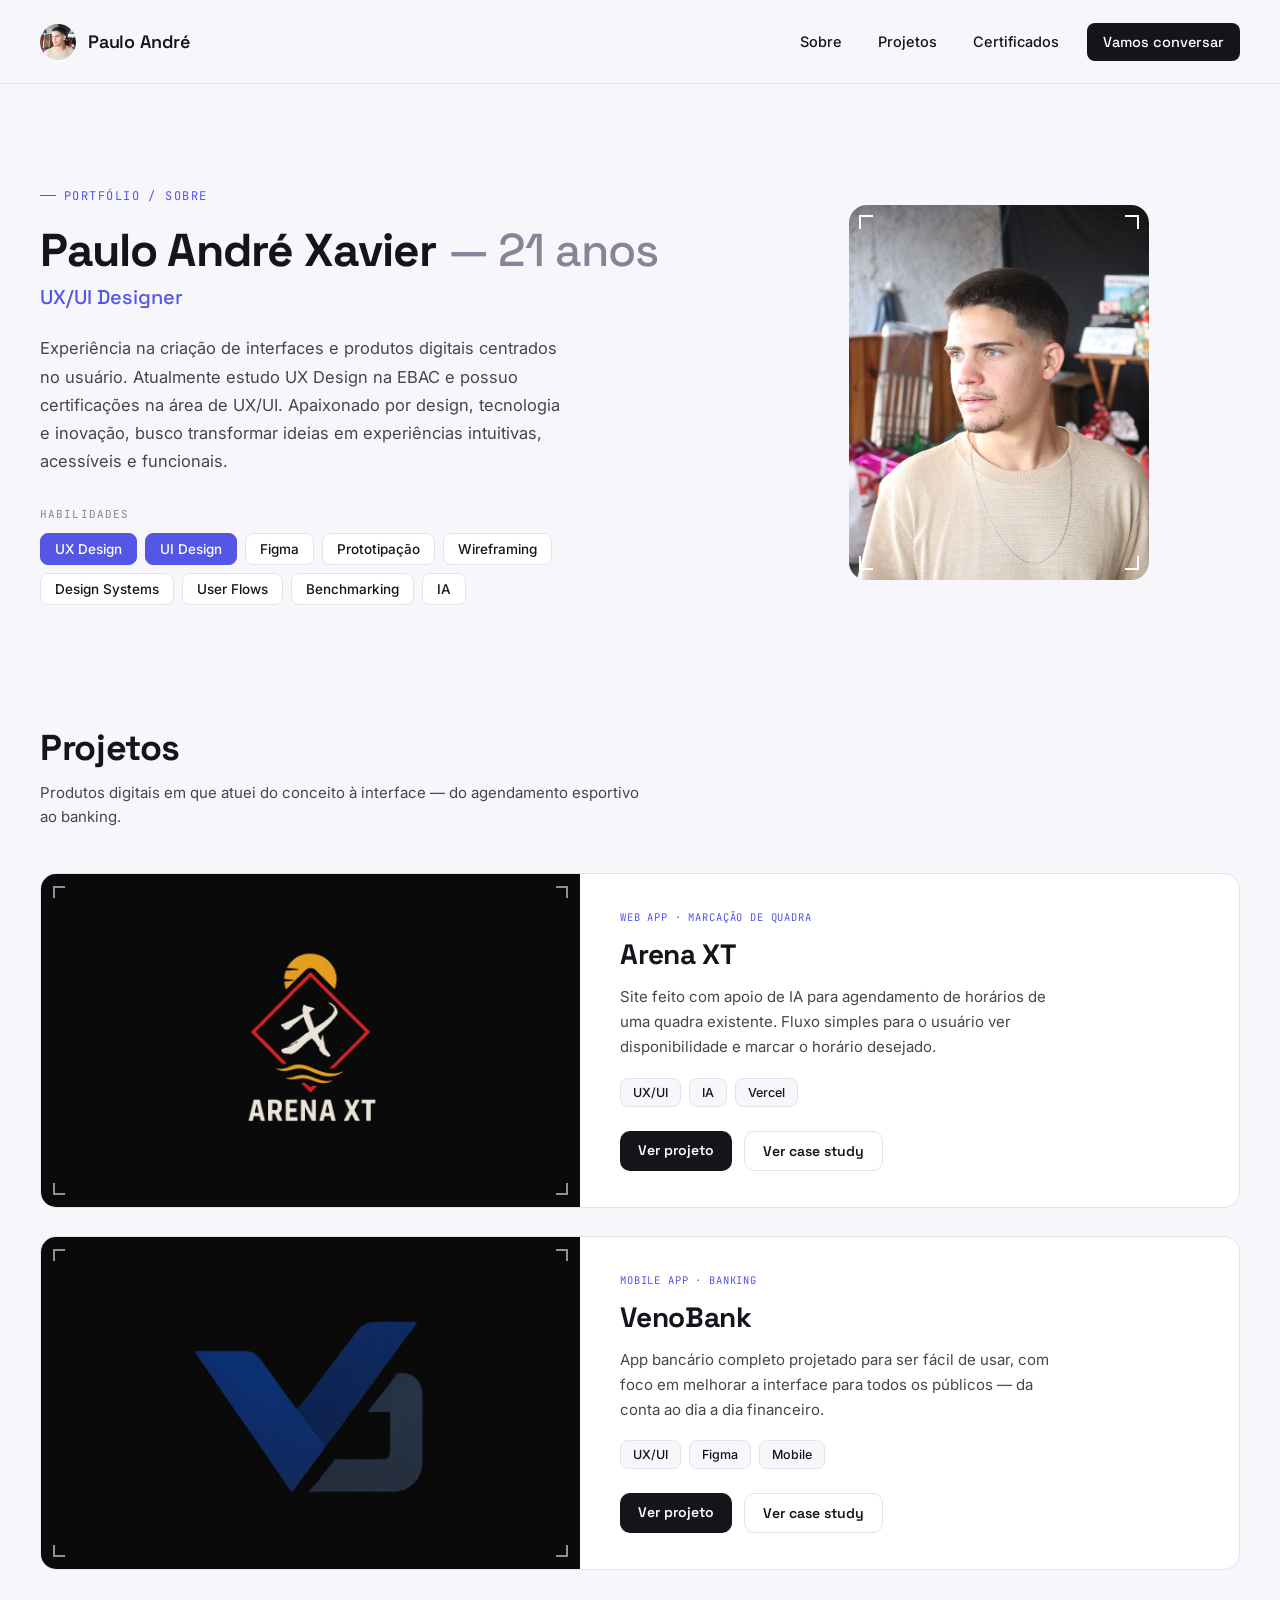
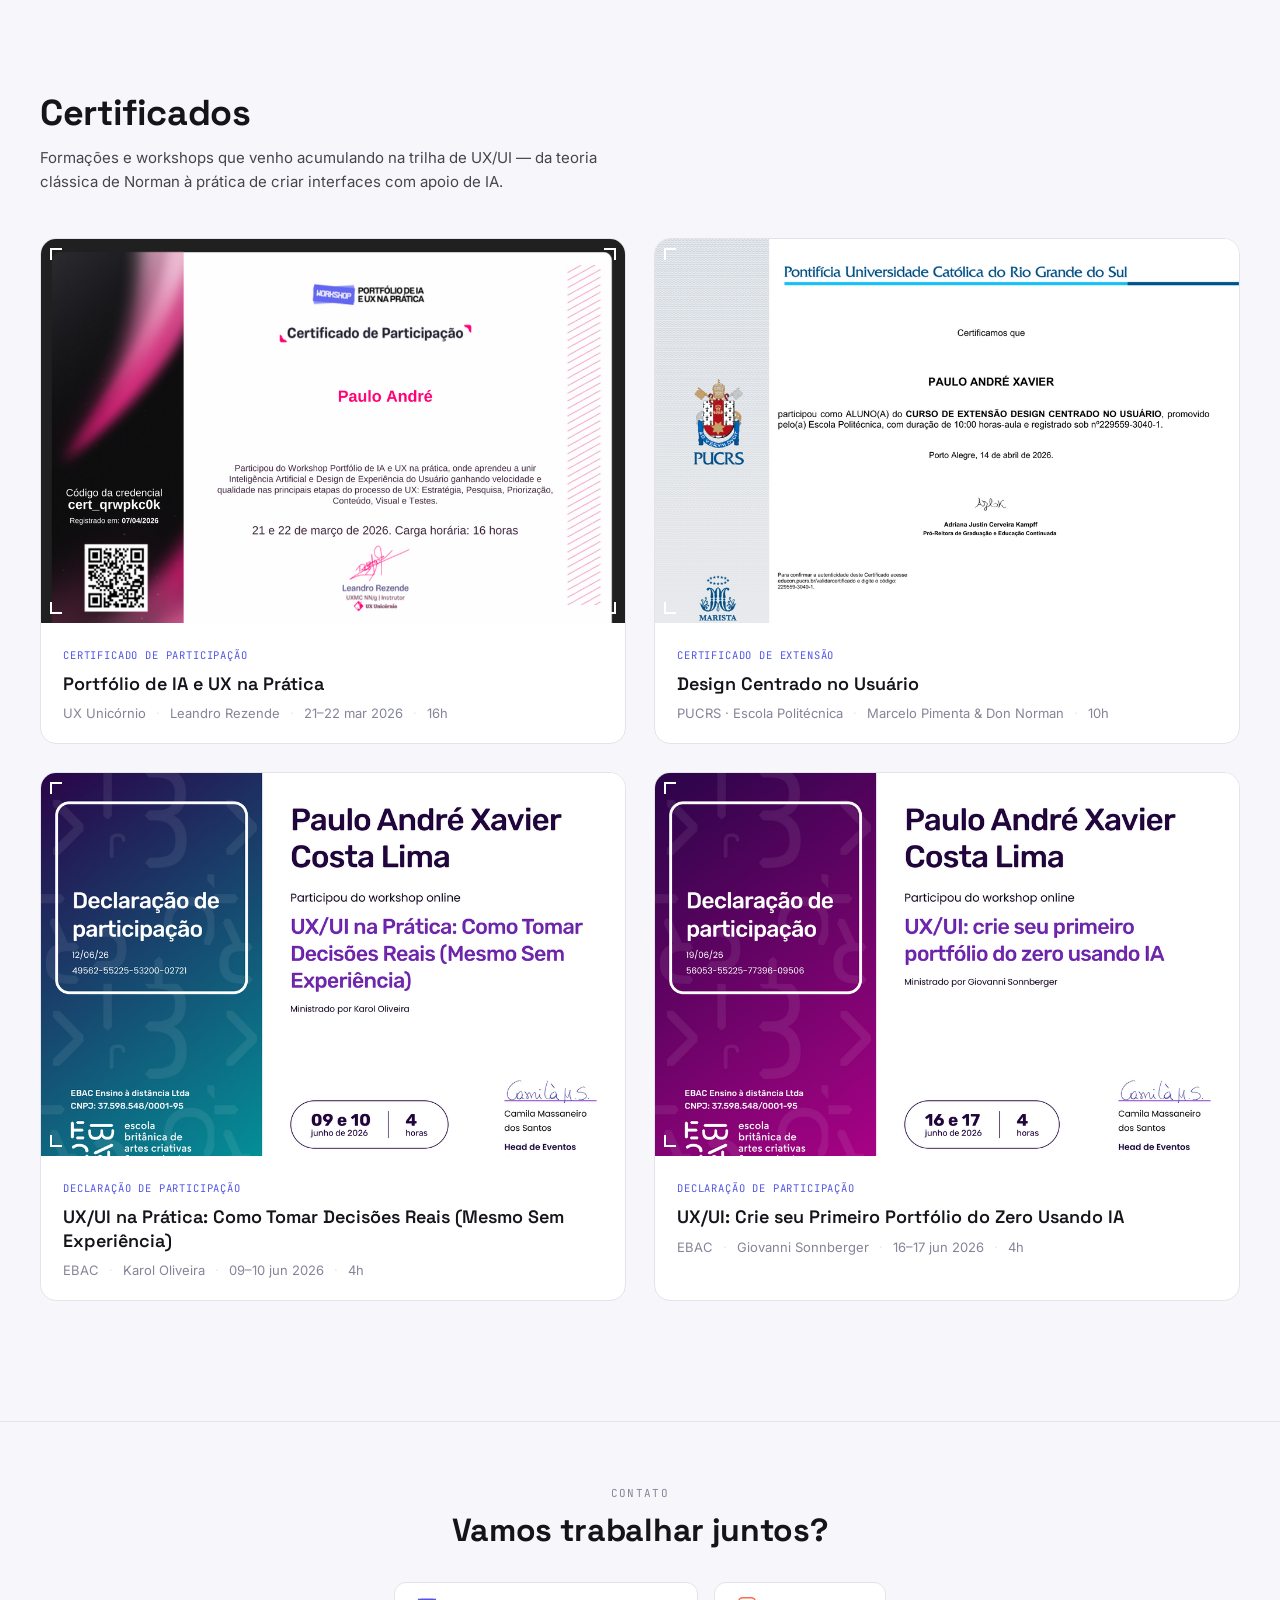
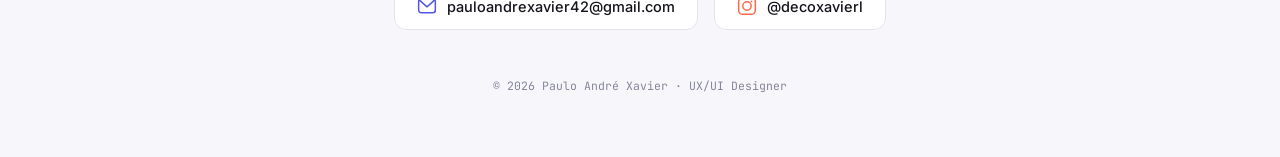
==== commit 9c81efe4: "Add landing page VB" ====
--- a/index.html
+++ b/index.html
@@ -844,7 +844,7 @@
           <span class="project-tech">Mobile</span>
         </div>
         <div class="project-actions">
-          <span class="cta-btn cta-btn--disabled" aria-disabled="true" title="Em breve">Ver projeto</span>
+          <a href="https://responsive-landing-page-nine-kohl.vercel.app/" target="_blank" rel="noopener noreferrer" class="cta-btn">Ver projeto</a>
           <a href="projects/venobank.html" class="project-link-secondary">Ver case study</a>
         </div>
       </div>
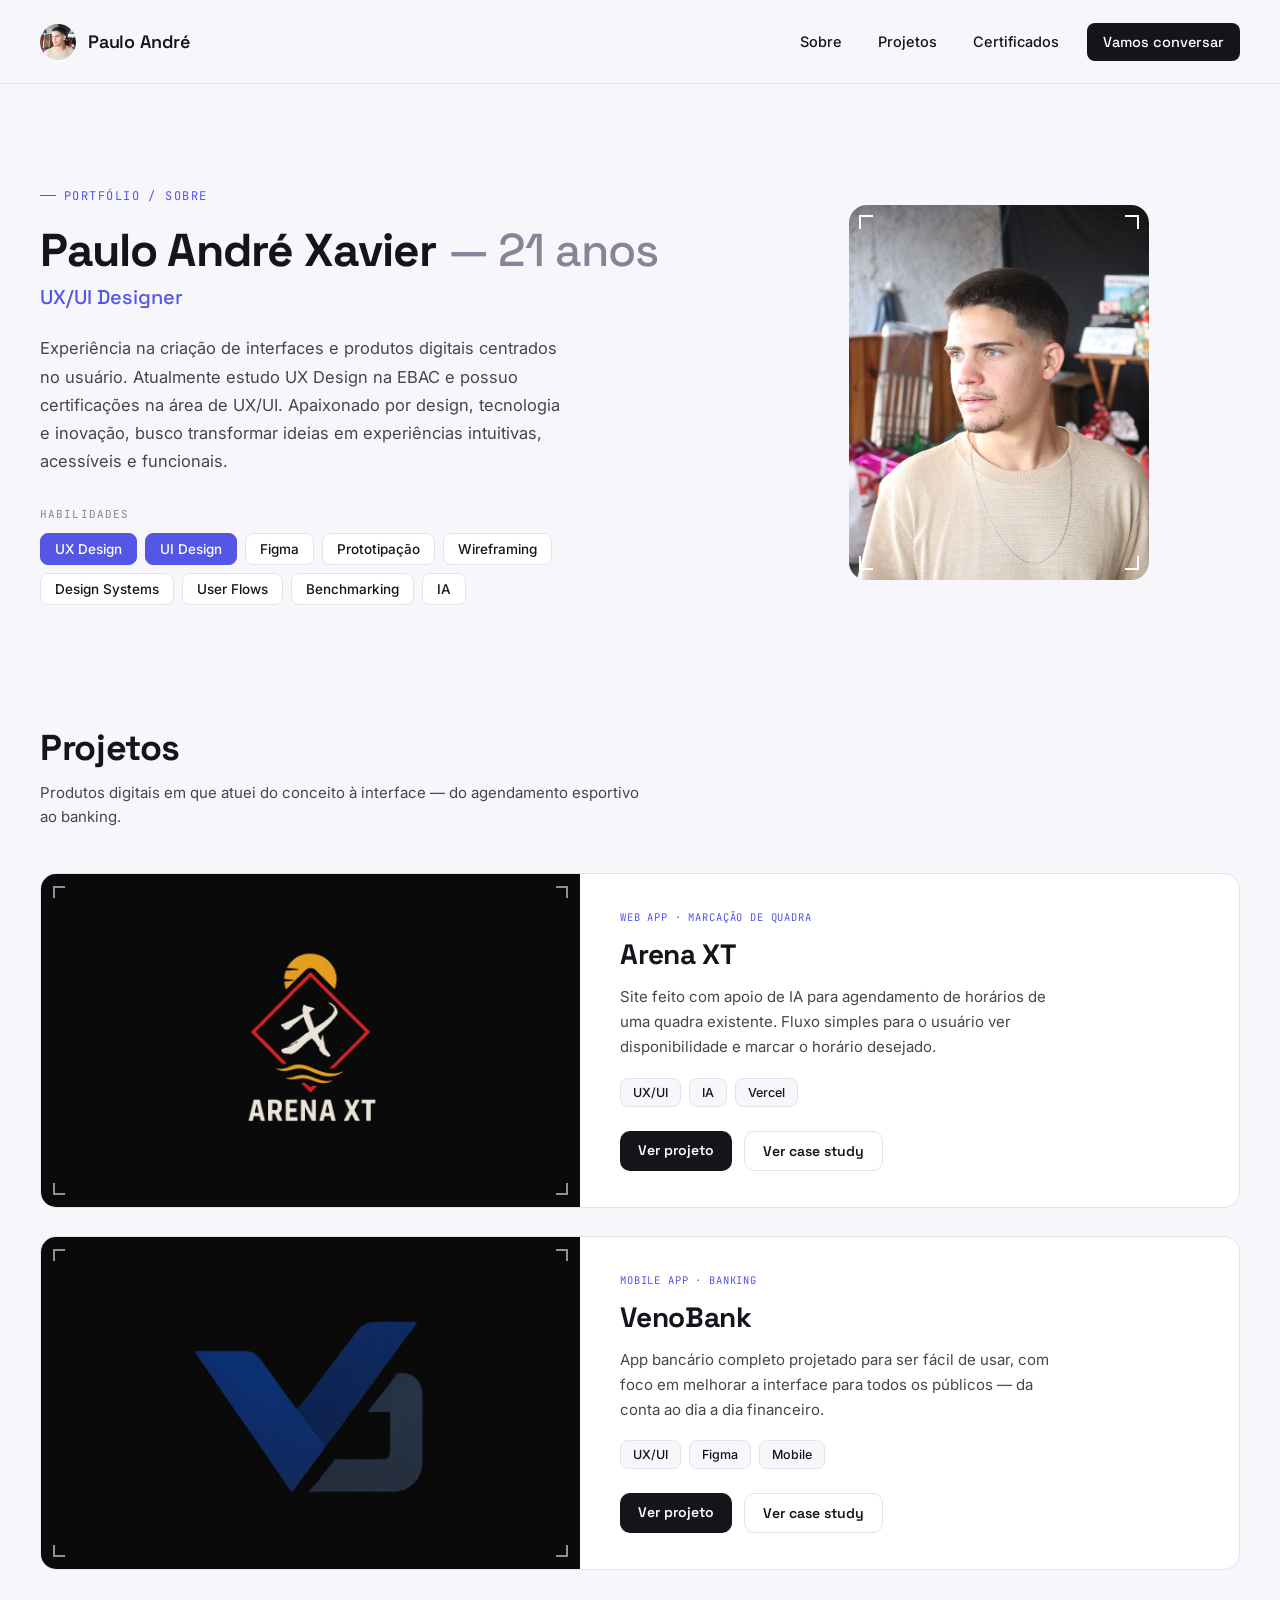
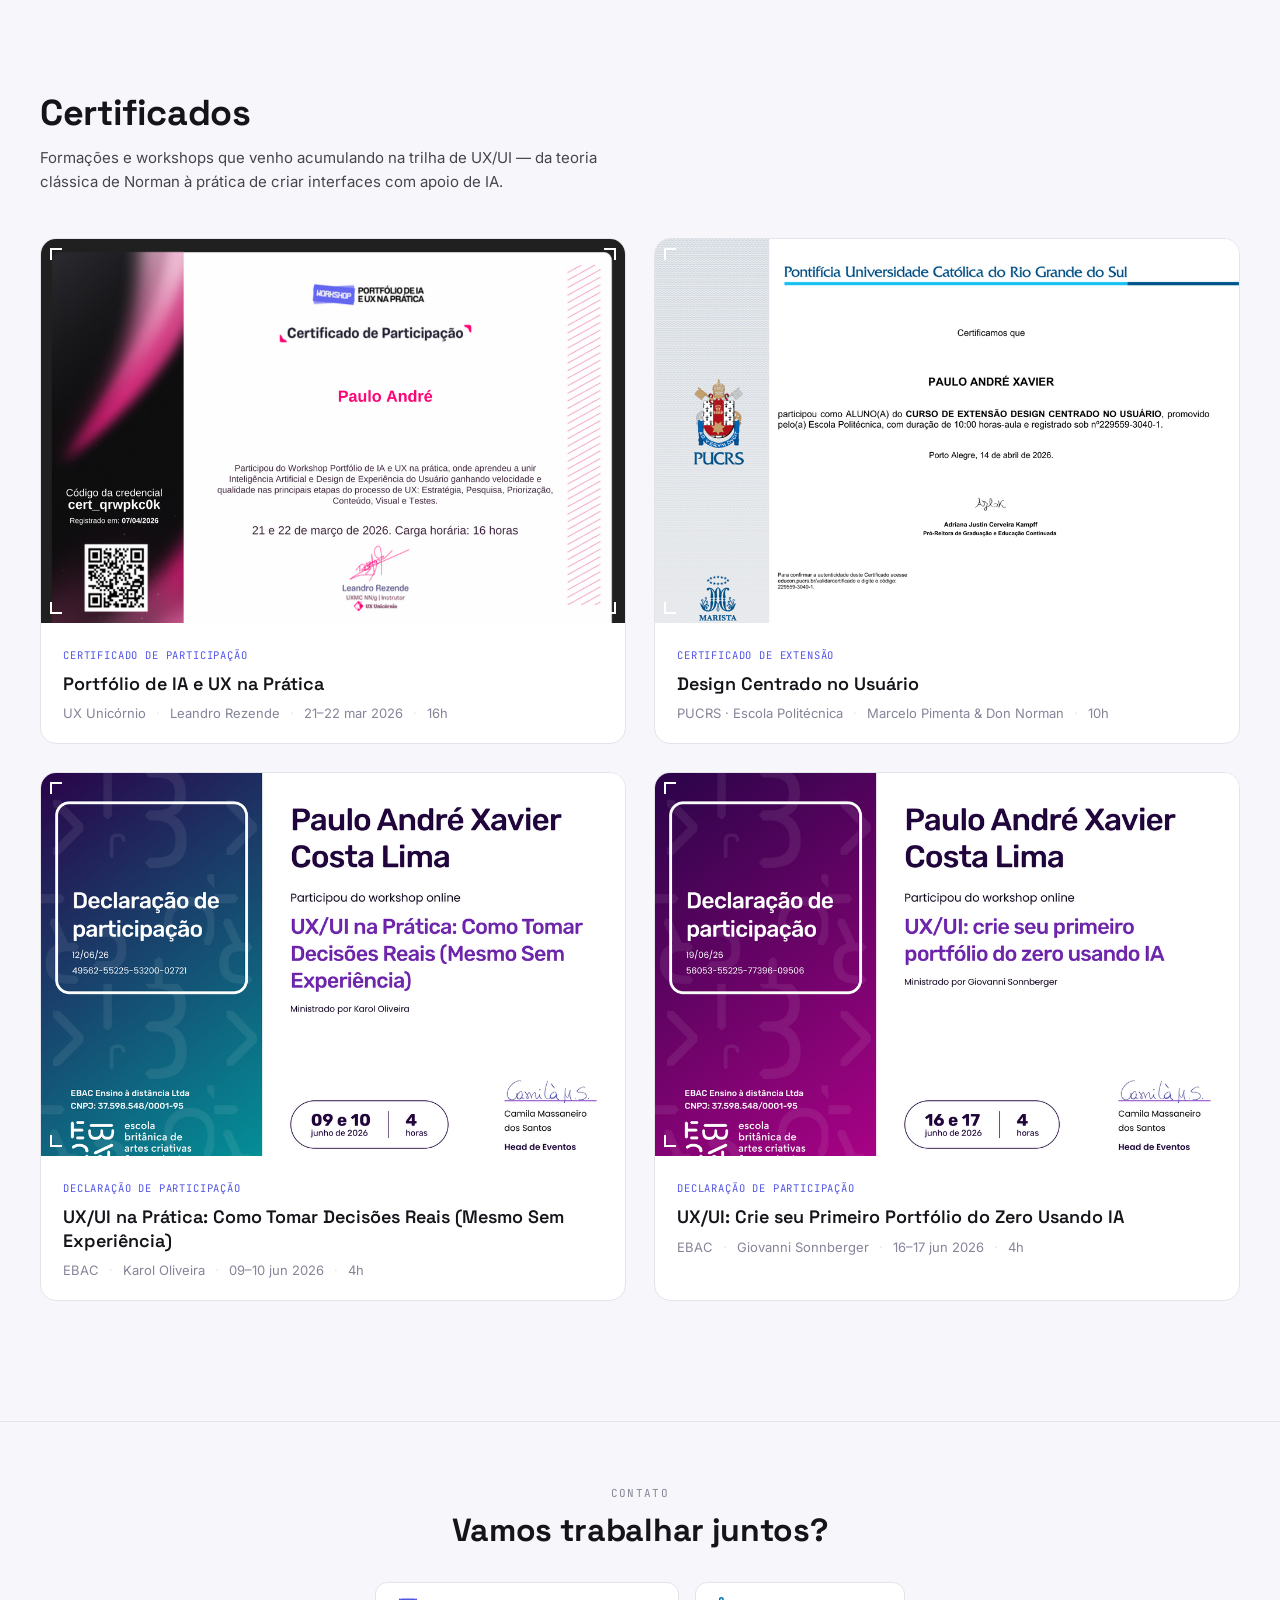
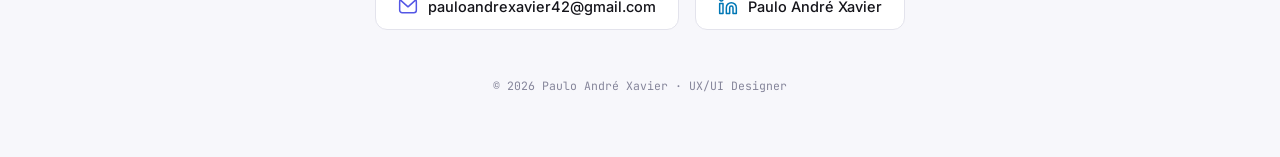
==== commit f718c686: "Remove insta e add Linkedin" ====
--- a/index.html
+++ b/index.html
@@ -1030,8 +1030,8 @@
         pauloandrexavier42@gmail.com
       </a>
 
-      <!-- Instagram -->
-      <a href="https://instagram.com/decoxavierl" target="_blank" rel="noopener noreferrer" title="Instagram" style="
+      <!-- LinkedIn -->
+      <a href="https://www.linkedin.com/in/paulo-andré-xavier-6ba867280/" target="_blank" rel="noopener noreferrer" title="LinkedIn" style="
         display: flex;
         align-items: center;
         gap: 10px;
@@ -1045,14 +1045,14 @@
         font-weight: 500;
         text-decoration: none;
         transition: border-color .2s ease, box-shadow .2s ease, transform .2s ease;
-      " onmouseover="this.style.borderColor='var(--coral)';this.style.boxShadow='0 8px 24px rgba(255,107,74,0.12)';this.style.transform='translateY(-2px)'"
+      " onmouseover="this.style.borderColor='#0077B5';this.style.boxShadow='0 8px 24px rgba(0,119,181,0.12)';this.style.transform='translateY(-2px)'"
          onmouseout="this.style.borderColor='var(--line)';this.style.boxShadow='none';this.style.transform='translateY(0)'">
-        <svg width="20" height="20" viewBox="0 0 24 24" fill="none" stroke="var(--coral)" stroke-width="1.8" stroke-linecap="round" stroke-linejoin="round">
-          <rect x="2" y="2" width="20" height="20" rx="5"/>
-          <circle cx="12" cy="12" r="5"/>
-          <circle cx="17.5" cy="6.5" r="1" fill="var(--coral)" stroke="none"/>
+        <svg width="20" height="20" viewBox="0 0 24 24" fill="none" stroke="#0077B5" stroke-width="1.8" stroke-linecap="round" stroke-linejoin="round">
+          <path d="M16 8a6 6 0 0 1 6 6v7h-4v-7a2 2 0 0 0-2-2 2 2 0 0 0-2 2v7h-4v-7a6 6 0 0 1 6-6z"></path>
+          <rect x="2" y="9" width="4" height="12"></rect>
+          <circle cx="4" cy="4" r="2"></circle>
         </svg>
-        @decoxavierl
+        Paulo André Xavier
       </a>
 
     </div>
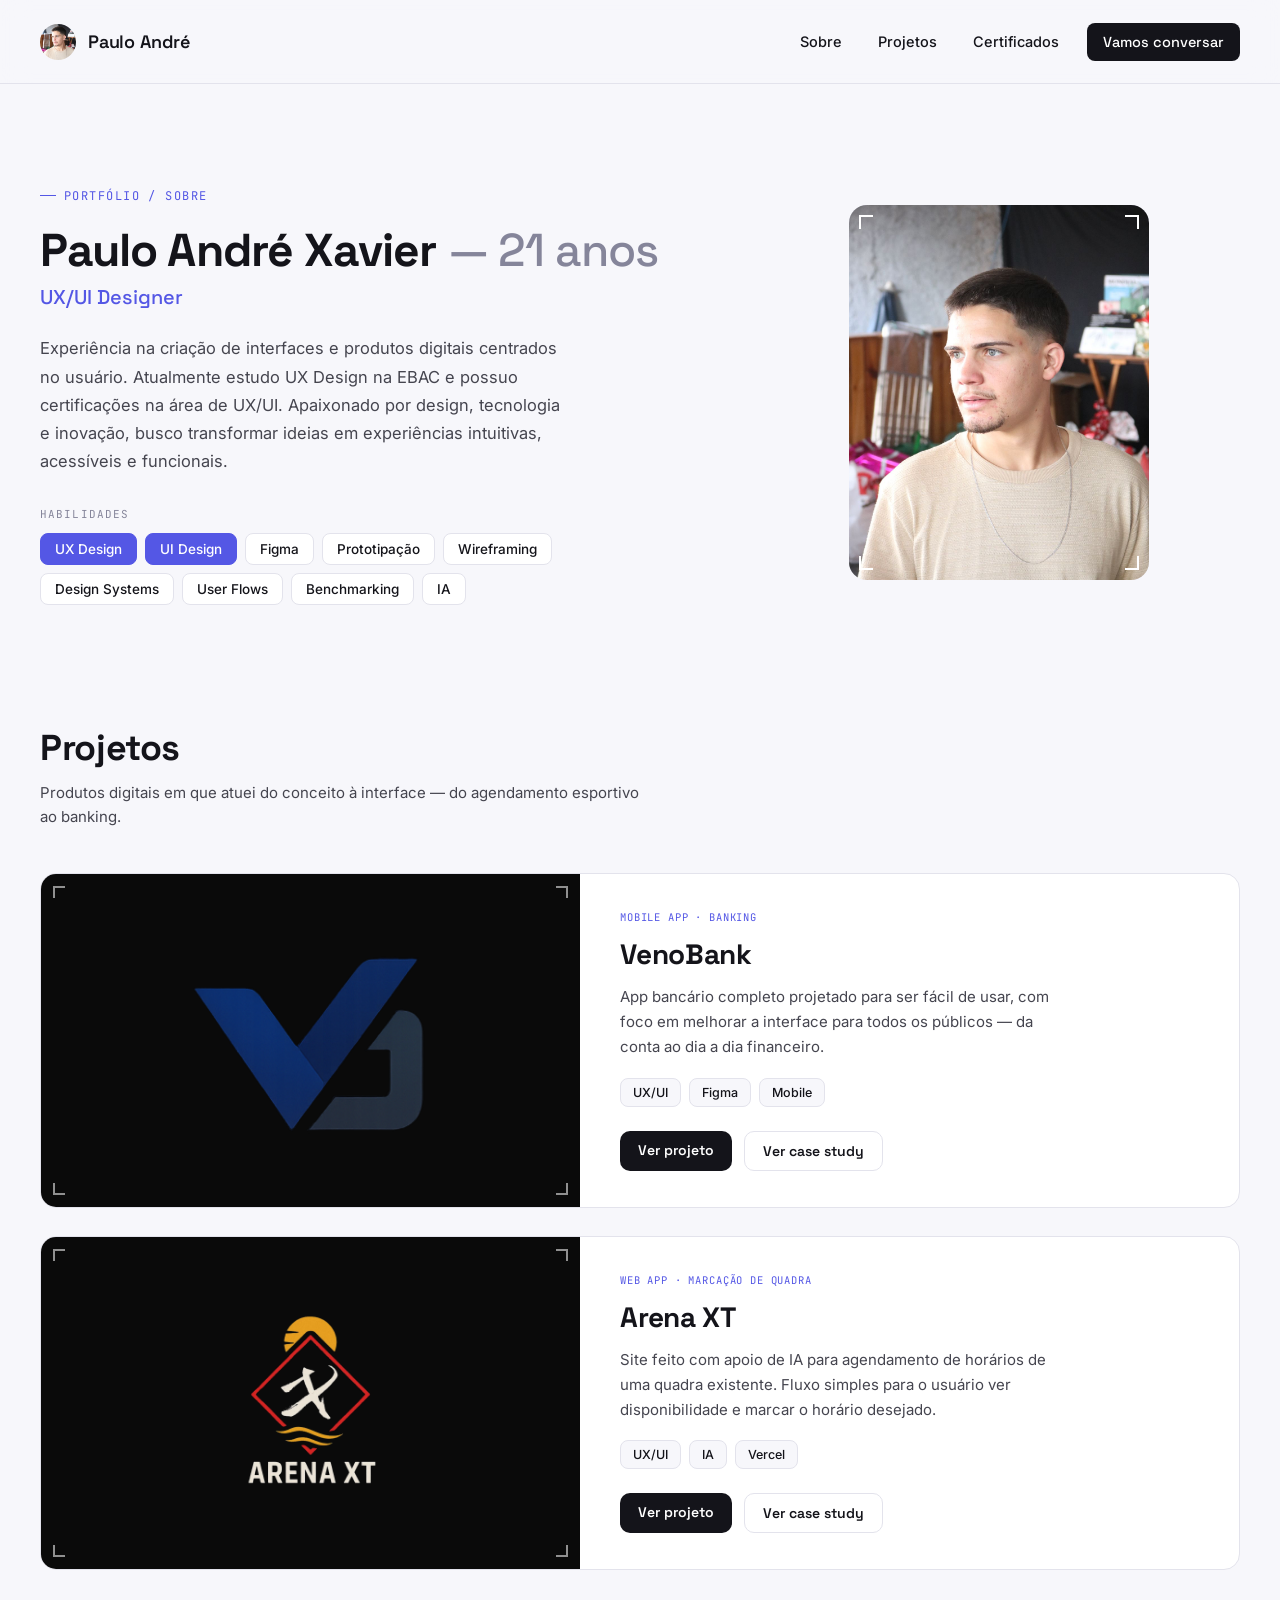
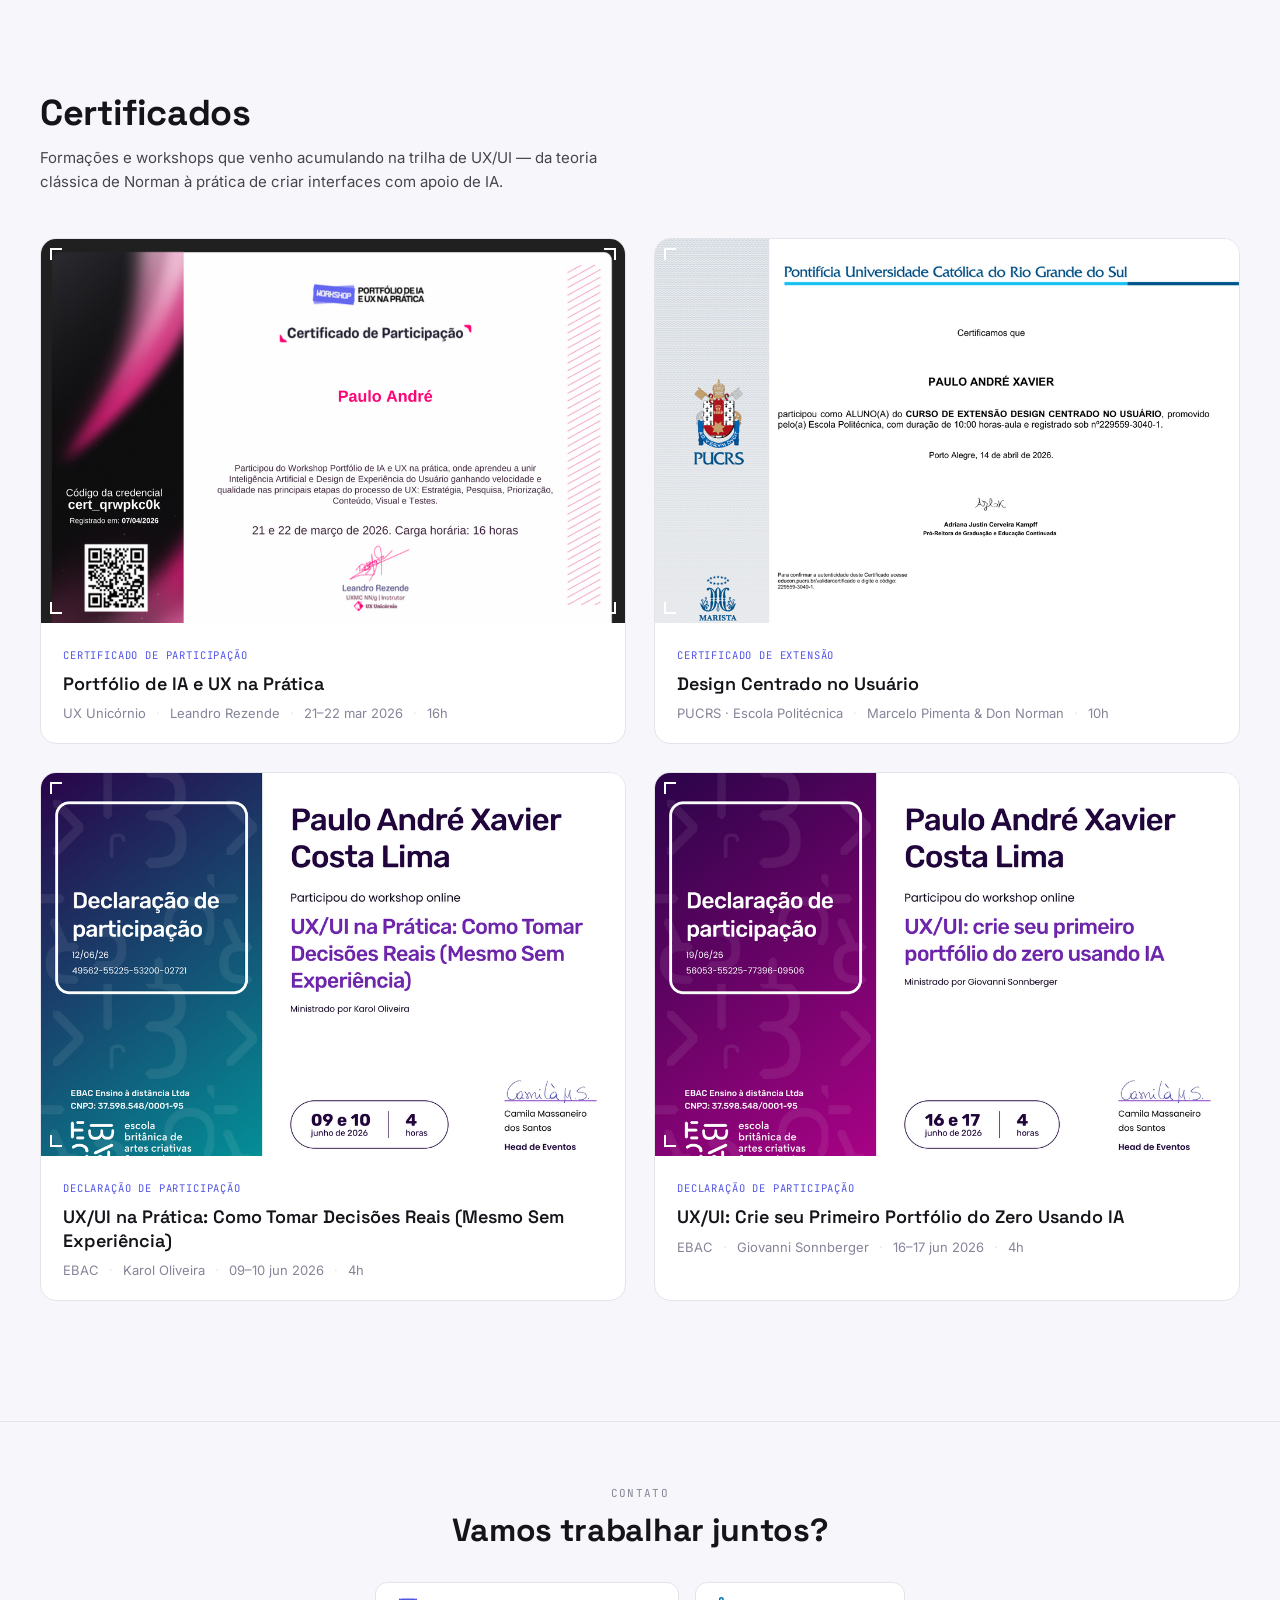
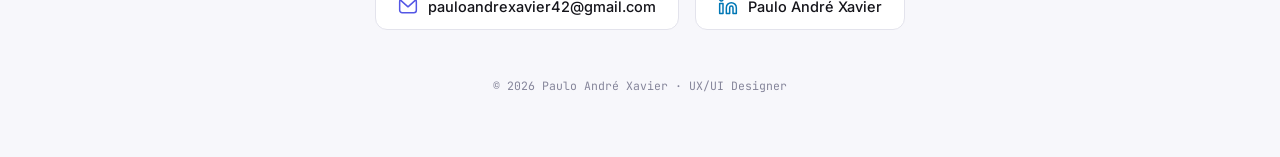
==== commit b61df80f: "VenoBank em destaque" ====
--- a/index.html
+++ b/index.html
@@ -802,6 +802,33 @@
         <span class="frame-corner tr"></span>
         <span class="frame-corner bl"></span>
         <span class="frame-corner br"></span>
+        <img src="assets/venobank-logo.png" alt="Logo VenoBank" class="project-logo">
+      </div>
+      <div class="project-body">
+        <span class="project-tag">Mobile App &middot; Banking</span>
+        <h3>VenoBank</h3>
+        <p class="project-desc">
+          App banc&aacute;rio completo projetado para ser f&aacute;cil de usar, com foco em melhorar a interface
+          para todos os p&uacute;blicos &mdash; da conta ao dia a dia financeiro.
+        </p>
+        <div class="project-techs">
+          <span class="project-tech">UX/UI</span>
+          <span class="project-tech">Figma</span>
+          <span class="project-tech">Mobile</span>
+        </div>
+        <div class="project-actions">
+          <a href="https://responsive-landing-page-nine-kohl.vercel.app/" target="_blank" rel="noopener noreferrer" class="cta-btn">Ver projeto</a>
+          <a href="projects/venobank.html" class="project-link-secondary">Ver case study</a>
+        </div>
+      </div>
+    </article>
+
+    <article class="project-card">
+      <div class="project-visual">
+        <span class="frame-corner tl"></span>
+        <span class="frame-corner tr"></span>
+        <span class="frame-corner bl"></span>
+        <span class="frame-corner br"></span>
         <img src="assets/arena-xt-logo.png" alt="Logo Arena XT" class="project-logo">
       </div>
       <div class="project-body">
@@ -819,33 +846,6 @@
         <div class="project-actions">
           <a href="https://futev-lei.vercel.app/" target="_blank" rel="noopener noreferrer" class="cta-btn">Ver projeto</a>
           <a href="projects/arena-xt.html" class="project-link-secondary">Ver case study</a>
-        </div>
-      </div>
-    </article>
-
-    <article class="project-card">
-      <div class="project-visual">
-        <span class="frame-corner tl"></span>
-        <span class="frame-corner tr"></span>
-        <span class="frame-corner bl"></span>
-        <span class="frame-corner br"></span>
-        <img src="assets/venobank-logo.png" alt="Logo VenoBank" class="project-logo">
-      </div>
-      <div class="project-body">
-        <span class="project-tag">Mobile App &middot; Banking</span>
-        <h3>VenoBank</h3>
-        <p class="project-desc">
-          App banc&aacute;rio completo projetado para ser f&aacute;cil de usar, com foco em melhorar a interface
-          para todos os p&uacute;blicos &mdash; da conta ao dia a dia financeiro.
-        </p>
-        <div class="project-techs">
-          <span class="project-tech">UX/UI</span>
-          <span class="project-tech">Figma</span>
-          <span class="project-tech">Mobile</span>
-        </div>
-        <div class="project-actions">
-          <a href="https://responsive-landing-page-nine-kohl.vercel.app/" target="_blank" rel="noopener noreferrer" class="cta-btn">Ver projeto</a>
-          <a href="projects/venobank.html" class="project-link-secondary">Ver case study</a>
         </div>
       </div>
     </article>
